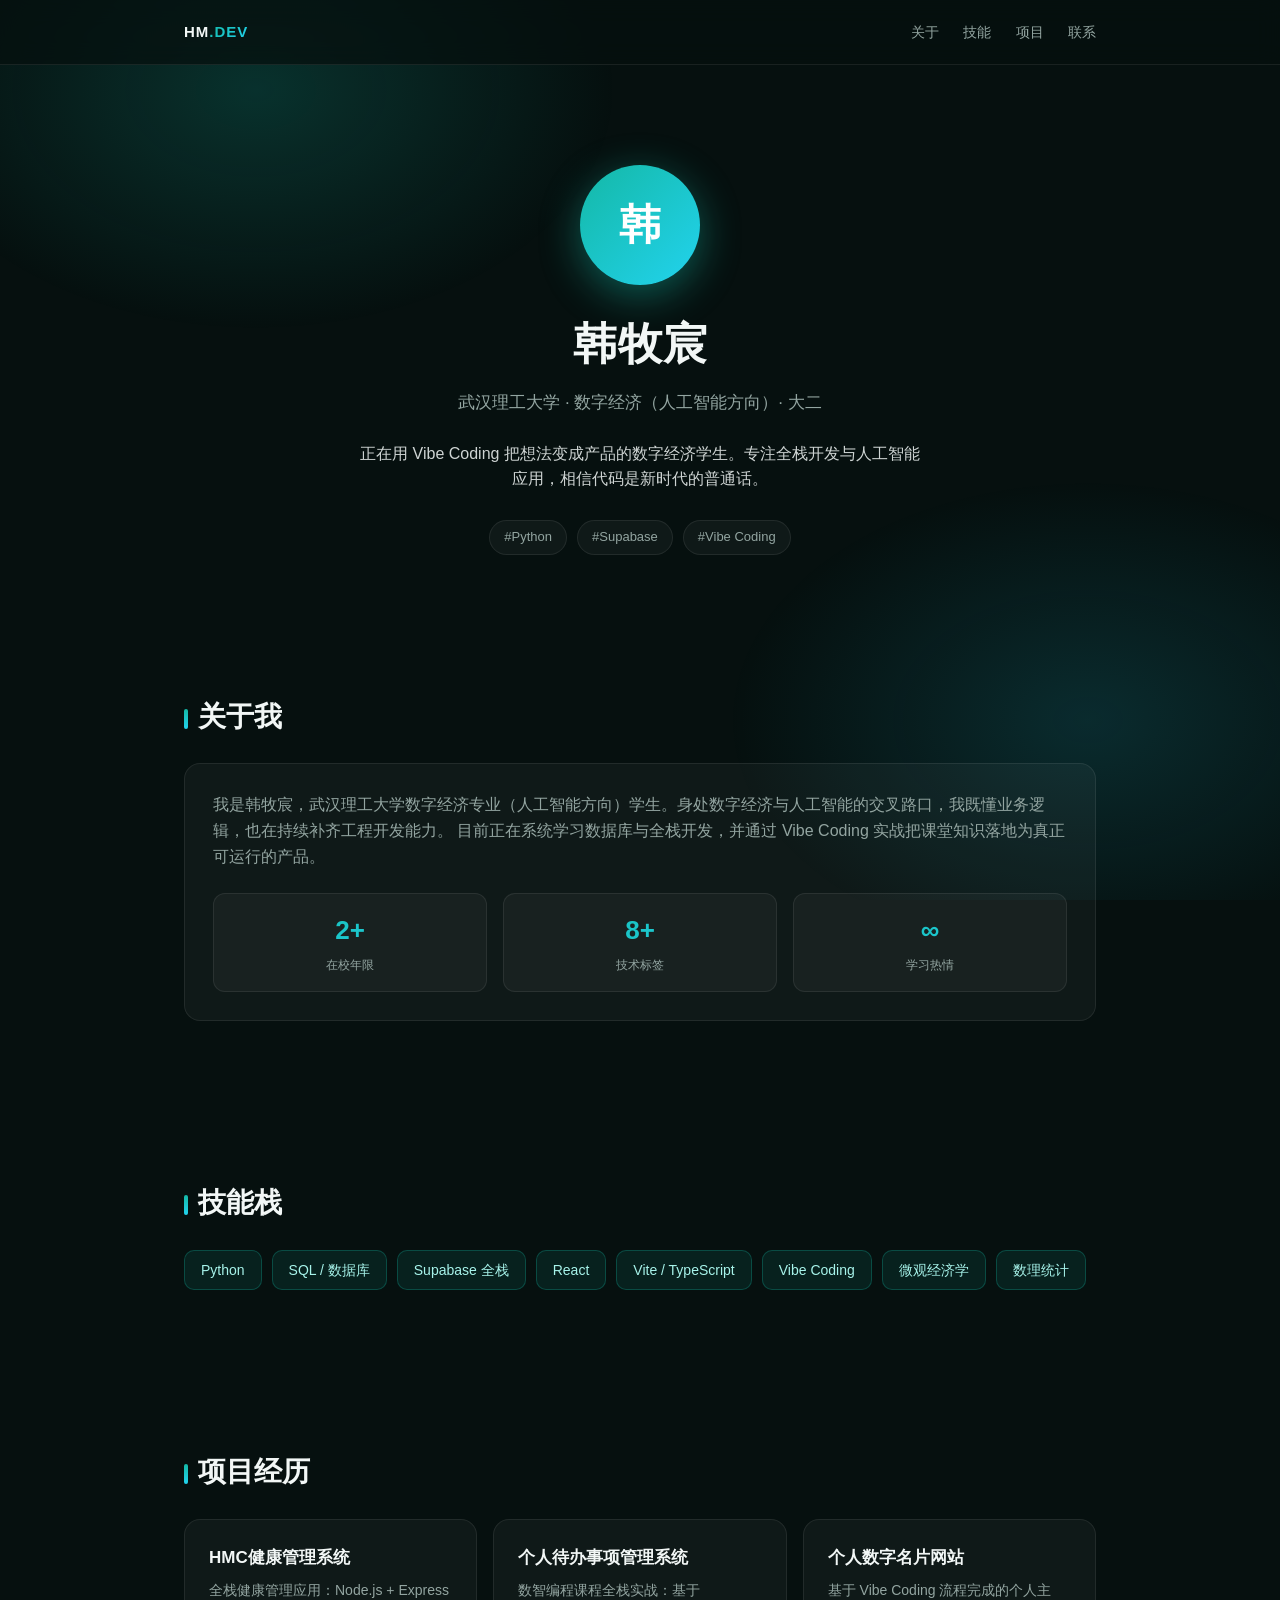
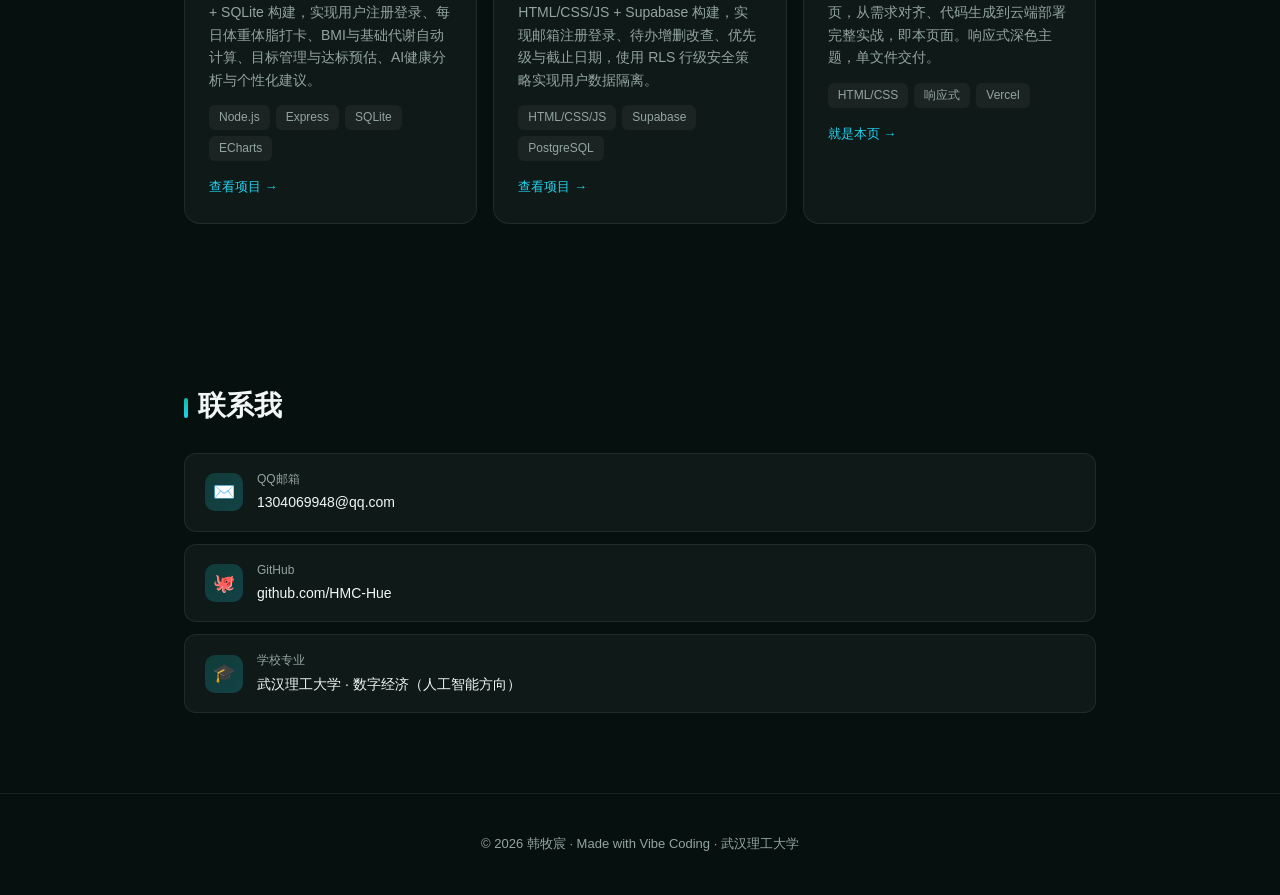
==== index.html @ 235b7a75 "健康管理系统链接改为公网地址" ====
<!DOCTYPE html>
<html lang="zh-CN">
<head>
<meta charset="UTF-8" />
<meta name="viewport" content="width=device-width, initial-scale=1.0" />
<meta name="description" content="韩牧宸的个人数字名片 —— 武汉理工大学数字经济（人工智能方向）学生，专注全栈开发与人工智能应用，Vibe Coding 实践者。" />
<meta name="theme-color" content="#06100f" />
<title>韩牧宸 · 个人数字名片</title>
<style>
  * { margin: 0; padding: 0; box-sizing: border-box; }
  :root {
    --bg: #06100f;
    --card: rgba(255, 255, 255, 0.04);
    --border: rgba(255, 255, 255, 0.08);
    --text: #f2f7f6;
    --muted: #93a5a1;
    --accent: #14b8a6;
    --accent2: #22d3ee;
    --accent-rgb: 20, 184, 166;
    --accent2-rgb: 34, 211, 238;
    --ease: cubic-bezier(.22, .68, .36, 1);
  }
  html { scroll-behavior: smooth; scroll-padding-top: 80px; }
  body {
    font-family: -apple-system, BlinkMacSystemFont, "Segoe UI", "PingFang SC", "Microsoft YaHei", sans-serif;
    background: var(--bg);
    color: var(--text);
    line-height: 1.6;
    overflow-x: hidden;
  }
  .bg-glow {
    position: fixed; inset: 0; z-index: -1;
    background:
      radial-gradient(600px 400px at 20% 10%, rgba(var(--accent-rgb),0.20), transparent 60%),
      radial-gradient(600px 400px at 85% 80%, rgba(var(--accent2-rgb),0.14), transparent 60%);
  }
  .container { max-width: 960px; margin: 0 auto; padding: 0 24px; }

  nav {
    position: sticky; top: 0; z-index: 10;
    backdrop-filter: blur(12px);
    background: rgba(6,16,15,0.72);
    border-bottom: 1px solid var(--border);
  }
  nav .container { display: flex; justify-content: space-between; align-items: center; height: 64px; }
  nav .logo { font-weight: 700; font-size: 15px; letter-spacing: 1px; }
  nav .logo span { background: linear-gradient(135deg, var(--accent), var(--accent2)); -webkit-background-clip: text; background-clip: text; color: transparent; }
  nav a { color: var(--muted); text-decoration: none; margin-left: 20px; font-size: 14px; transition: color .2s; }
  nav a:hover { color: var(--accent2); }

  section { padding: 80px 0; }

  .hero { padding: 100px 0 60px; text-align: center; }
  .avatar {
    width: 120px; height: 120px; border-radius: 50%;
    background: linear-gradient(135deg, var(--accent), var(--accent2));
    display: flex; align-items: center; justify-content: center;
    font-size: 42px; font-weight: 700; color: #fff;
    margin: 0 auto 24px;
    box-shadow: 0 10px 40px rgba(var(--accent-rgb),0.45);
    transition: transform .35s var(--ease), box-shadow .35s var(--ease);
  }
  .avatar:hover {
    transform: translateY(-4px) scale(1.03);
    box-shadow: 0 16px 52px rgba(var(--accent-rgb),0.6);
  }
  .hero h1 { font-size: 44px; font-weight: 800; letter-spacing: 1px; }
  .hero .title { color: var(--muted); margin-top: 10px; font-size: 17px; }
  .hero .tagline {
    max-width: 560px; margin: 24px auto 0; color: var(--text);
    font-size: 16px; opacity: .85;
  }
  .hero .badges { margin-top: 28px; display: flex; gap: 10px; justify-content: center; flex-wrap: wrap; }
  .badge {
    padding: 6px 14px; border-radius: 999px; font-size: 13px;
    background: var(--card); border: 1px solid var(--border); color: var(--muted);
    transition: transform .3s var(--ease), color .3s, border-color .3s, background .3s;
  }
  .badge:hover {
    transform: translateY(-3px);
    color: var(--accent2);
    border-color: rgba(var(--accent-rgb),0.45);
    background: rgba(var(--accent-rgb),0.10);
  }

  h2 { font-size: 28px; margin-bottom: 24px; }
  h2::before {
    content: ""; display: inline-block; width: 4px; height: 20px;
    background: linear-gradient(180deg, var(--accent), var(--accent2));
    border-radius: 2px; margin-right: 10px; vertical-align: -3px;
  }

  .card {
    background: var(--card); border: 1px solid var(--border);
    border-radius: 16px; padding: 28px;
    transition: transform .35s var(--ease), border-color .35s, box-shadow .35s, background .35s;
  }
  .card:hover {
    transform: translateY(-4px);
    border-color: rgba(var(--accent-rgb),0.35);
    background: rgba(255,255,255,0.055);
    box-shadow: 0 18px 46px rgba(0,0,0,0.42), 0 0 0 1px rgba(var(--accent-rgb),0.10);
  }
  .about p { color: var(--muted); }
  .stats { display: grid; grid-template-columns: repeat(3, 1fr); gap: 16px; margin-top: 24px; }
  .stat {
    text-align: center; padding: 16px; background: var(--card);
    border: 1px solid var(--border); border-radius: 12px;
    transition: transform .3s var(--ease), border-color .3s, background .3s, box-shadow .3s;
  }
  .stat:hover {
    transform: translateY(-4px) scale(1.02);
    border-color: rgba(var(--accent-rgb),0.4);
    background: rgba(var(--accent-rgb),0.08);
    box-shadow: 0 10px 28px rgba(var(--accent-rgb),0.16);
  }
  .stat .num { font-size: 26px; font-weight: 700; background: linear-gradient(135deg, var(--accent), var(--accent2)); -webkit-background-clip: text; background-clip: text; color: transparent; }
  .stat .label { font-size: 12px; color: var(--muted); margin-top: 4px; }

  .skills { display: flex; flex-wrap: wrap; gap: 10px; }
  .skill {
    padding: 8px 16px; border-radius: 10px; font-size: 14px;
    background: rgba(var(--accent-rgb),0.10); border: 1px solid rgba(var(--accent-rgb),0.28);
    color: #a7f3ea;
    transition: transform .28s var(--ease), background .28s, border-color .28s, box-shadow .28s, color .28s;
  }
  .skill:hover {
    transform: translateY(-4px) rotate(-1deg);
    background: rgba(var(--accent-rgb),0.20);
    border-color: rgba(var(--accent2-rgb),0.55);
    color: #ffffff;
    box-shadow: 0 8px 22px rgba(var(--accent-rgb),0.28);
  }

  .projects { display: grid; grid-template-columns: repeat(3, 1fr); gap: 16px; }
  .project {
    position: relative; overflow: hidden;
    background: var(--card); border: 1px solid var(--border);
    border-radius: 16px; padding: 24px;
    transition: transform .35s var(--ease), border-color .35s, box-shadow .35s, background .35s;
  }
  .project::before {
    content: ""; position: absolute; top: 0; left: 0; right: 0; height: 2px;
    background: linear-gradient(90deg, var(--accent), var(--accent2));
    transform: scaleX(0); transform-origin: left;
    transition: transform .4s var(--ease);
  }
  .project:hover {
    transform: translateY(-6px);
    border-color: rgba(var(--accent-rgb),0.45);
    background: rgba(255,255,255,0.06);
    box-shadow: 0 20px 44px rgba(0,0,0,0.45), 0 0 30px rgba(var(--accent-rgb),0.14);
  }
  .project:hover::before { transform: scaleX(1); }
  .project h3 { font-size: 17px; margin-bottom: 8px; }
  .project p { color: var(--muted); font-size: 14px; }
  .project .tags { margin-top: 14px; display: flex; gap: 6px; flex-wrap: wrap; }
  .project .tags span { font-size: 12px; color: var(--muted); padding: 3px 10px; border-radius: 6px; background: rgba(255,255,255,0.05); }
  .project-link { display: inline-block; margin-top: 16px; font-size: 13px; color: var(--accent2); text-decoration: none; transition: opacity .2s; }
  .project-link:hover { opacity: .8; text-decoration: underline; }

  .contact-list { display: flex; flex-direction: column; gap: 12px; }
  .contact-item {
    display: flex; align-items: center; gap: 14px;
    padding: 16px 20px; background: var(--card); border: 1px solid var(--border);
    border-radius: 12px; text-decoration: none; color: var(--text);
    transition: transform .32s var(--ease), border-color .32s, background .32s, box-shadow .32s;
  }
  .contact-item:hover {
    transform: translateX(6px);
    border-color: rgba(var(--accent-rgb),0.5);
    background: rgba(var(--accent-rgb),0.08);
    box-shadow: 0 10px 26px rgba(0,0,0,0.35);
  }
  .contact-item .icon {
    width: 38px; height: 38px; border-radius: 10px; flex-shrink: 0;
    background: linear-gradient(135deg, rgba(var(--accent-rgb),0.22), rgba(var(--accent2-rgb),0.22));
    display: flex; align-items: center; justify-content: center; font-size: 18px;
    transition: transform .32s var(--ease);
  }
  .contact-item:hover .icon {
    transform: scale(1.12) rotate(-6deg);
  }
  .contact-item .meta small { display: block; color: var(--muted); font-size: 12px; }
  .contact-item .meta strong { font-size: 14px; font-weight: 500; }

  footer { text-align: center; padding: 40px 0; color: var(--muted); font-size: 13px; border-top: 1px solid var(--border); }

  /* ===== 滚动渐入（渐进增强，无 JS 时内容正常显示）===== */
  .reveal { opacity: 0; transform: translateY(24px); transition: opacity .7s var(--ease), transform .7s var(--ease); }
  .reveal.visible { opacity: 1; transform: none; }

  /* ===== 可访问性：键盘焦点态 ===== */
  a:focus-visible,
  .contact-item:focus-visible,
  .project-link:focus-visible {
    outline: 2px solid var(--accent2);
    outline-offset: 3px;
    border-radius: 6px;
  }

  /* ===== 可访问性：尊重减少动效偏好 ===== */
  @media (prefers-reduced-motion: reduce) {
    *, *::before, *::after {
      animation-duration: 0.01ms !important;
      animation-iteration-count: 1 !important;
      transition-duration: 0.01ms !important;
      scroll-behavior: auto !important;
    }
  }

  @media (max-width: 640px) {
    .hero h1 { font-size: 32px; }
    .projects { grid-template-columns: 1fr; }
    .stats { grid-template-columns: repeat(3, 1fr); gap: 8px; }
    nav a { margin-left: 12px; font-size: 13px; }
    section { padding: 56px 0; }
  }

  @media (max-width: 380px) {
    .container { padding: 0 16px; }
    nav a { margin-left: 8px; font-size: 12px; }
    .hero h1 { font-size: 28px; }
    .avatar { width: 100px; height: 100px; font-size: 36px; }
  }
</style>
</head>
<body id="top">
<div class="bg-glow" aria-hidden="true"></div>

<nav aria-label="主导航">
  <div class="container">
    <div class="logo">HM<span>.DEV</span></div>
    <div>
      <a href="#about">关于</a>
      <a href="#skills">技能</a>
      <a href="#projects">项目</a>
      <a href="#contact">联系</a>
    </div>
  </div>
</nav>

<header class="hero">
  <div class="container">
    <div class="avatar">韩</div>
    <h1>韩牧宸</h1>
    <p class="title">武汉理工大学 · 数字经济（人工智能方向）· 大二</p>
    <p class="tagline">
      正在用 Vibe Coding 把想法变成产品的数字经济学生。专注全栈开发与人工智能应用，相信代码是新时代的普通话。
    </p>
    <div class="badges">
      <span class="badge">#Python</span>
      <span class="badge">#Supabase</span>
      <span class="badge">#Vibe Coding</span>
    </div>
  </div>
</header>

<section id="about" class="about reveal">
  <div class="container">
    <h2>关于我</h2>
    <div class="card">
      <p>
        我是韩牧宸，武汉理工大学数字经济专业（人工智能方向）学生。身处数字经济与人工智能的交叉路口，我既懂业务逻辑，也在持续补齐工程开发能力。
        目前正在系统学习数据库与全栈开发，并通过 Vibe Coding 实战把课堂知识落地为真正可运行的产品。
      </p>
      <div class="stats">
        <div class="stat"><div class="num">2+</div><div class="label">在校年限</div></div>
        <div class="stat"><div class="num">8+</div><div class="label">技术标签</div></div>
        <div class="stat"><div class="num">∞</div><div class="label">学习热情</div></div>
      </div>
    </div>
  </div>
</section>

<section id="skills" class="reveal">
  <div class="container">
    <h2>技能栈</h2>
    <div class="skills">
      <div class="skill">Python</div>
      <div class="skill">SQL / 数据库</div>
      <div class="skill">Supabase 全栈</div>
      <div class="skill">React</div>
      <div class="skill">Vite / TypeScript</div>
      <div class="skill">Vibe Coding</div>
      <div class="skill">微观经济学</div>
      <div class="skill">数理统计</div>
    </div>
  </div>
</section>

<section id="projects" class="reveal">
  <div class="container">
    <h2>项目经历</h2>
    <div class="projects">
      <div class="project">
        <h3>HMC健康管理系统</h3>
        <p>全栈健康管理应用：Node.js + Express + SQLite 构建，实现用户注册登录、每日体重体脂打卡、BMI与基础代谢自动计算、目标管理与达标预估、AI健康分析与个性化建议。</p>
        <div class="tags"><span>Node.js</span><span>Express</span><span>SQLite</span><span>ECharts</span></div>
        <a href="https://hmc-card.app.workbuddy.host/?sharecode=YSNSHSFN2C" target="_blank" rel="noopener noreferrer" class="project-link">查看项目 →</a>
      </div>
      <div class="project">
        <h3>个人待办事项管理系统</h3>
        <p>数智编程课程全栈实战：基于 HTML/CSS/JS + Supabase 构建，实现邮箱注册登录、待办增删改查、优先级与截止日期，使用 RLS 行级安全策略实现用户数据隔离。</p>
        <div class="tags"><span>HTML/CSS/JS</span><span>Supabase</span><span>PostgreSQL</span></div>
        <a href="https://hmc-hue.github.io/todo-app/" target="_blank" rel="noopener noreferrer" class="project-link">查看项目 →</a>
      </div>
      <div class="project">
        <h3>个人数字名片网站</h3>
        <p>基于 Vibe Coding 流程完成的个人主页，从需求对齐、代码生成到云端部署完整实战，即本页面。响应式深色主题，单文件交付。</p>
        <div class="tags"><span>HTML/CSS</span><span>响应式</span><span>Vercel</span></div>
        <a href="#top" class="project-link">就是本页 →</a>
      </div>
    </div>
  </div>
</section>

<section id="contact" class="reveal">
  <div class="container">
    <h2>联系我</h2>
    <div class="contact-list">
      <a class="contact-item" href="mailto:1304069948@qq.com">
        <div class="icon" aria-hidden="true">✉️</div>
        <div class="meta"><small>QQ邮箱</small><strong>1304069948@qq.com</strong></div>
      </a>
      <a class="contact-item" href="https://github.com/HMC-Hue" target="_blank" rel="noopener noreferrer">
        <div class="icon" aria-hidden="true">🐙</div>
        <div class="meta"><small>GitHub</small><strong>github.com/HMC-Hue</strong></div>
      </a>
      <a class="contact-item" href="https://www.whut.edu.cn" target="_blank" rel="noopener noreferrer">
        <div class="icon" aria-hidden="true">🎓</div>
        <div class="meta"><small>学校专业</small><strong>武汉理工大学 · 数字经济（人工智能方向）</strong></div>
      </a>
    </div>
  </div>
</section>

<footer>
  <div class="container">
    © 2026 韩牧宸 · Made with Vibe Coding · 武汉理工大学
  </div>
</footer>

<script>
  // 滚动渐入：仅作为视觉增强，无 JS 时内容仍正常可见
  (function () {
    var els = document.querySelectorAll('.reveal');
    if (!('IntersectionObserver' in window)) {
      els.forEach(function (el) { el.classList.add('visible'); });
      return;
    }
    var io = new IntersectionObserver(function (entries) {
      entries.forEach(function (entry) {
        if (entry.isIntersecting) {
          entry.target.classList.add('visible');
          io.unobserve(entry.target);
        }
      });
    }, { threshold: 0.12, rootMargin: '0px 0px -40px 0px' });
    els.forEach(function (el) { io.observe(el); });
  })();
</script>

</body>
</html>
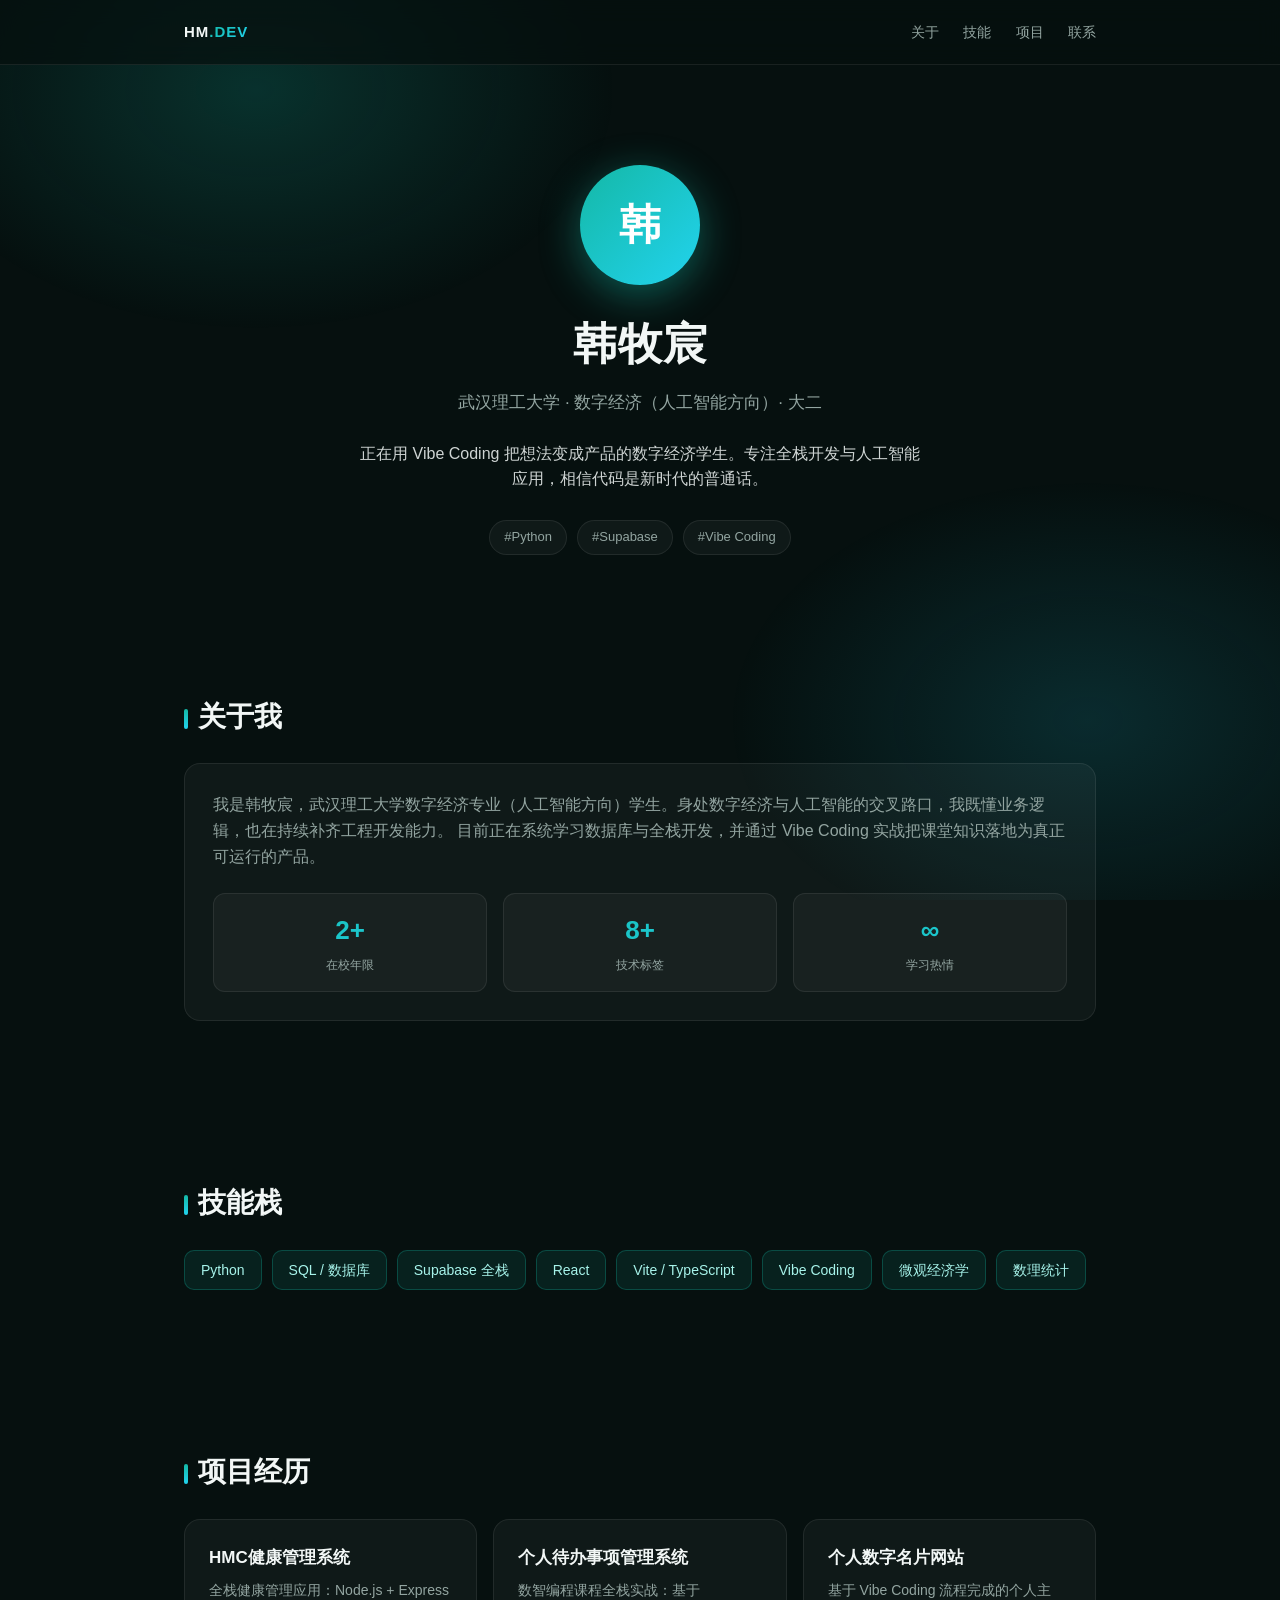
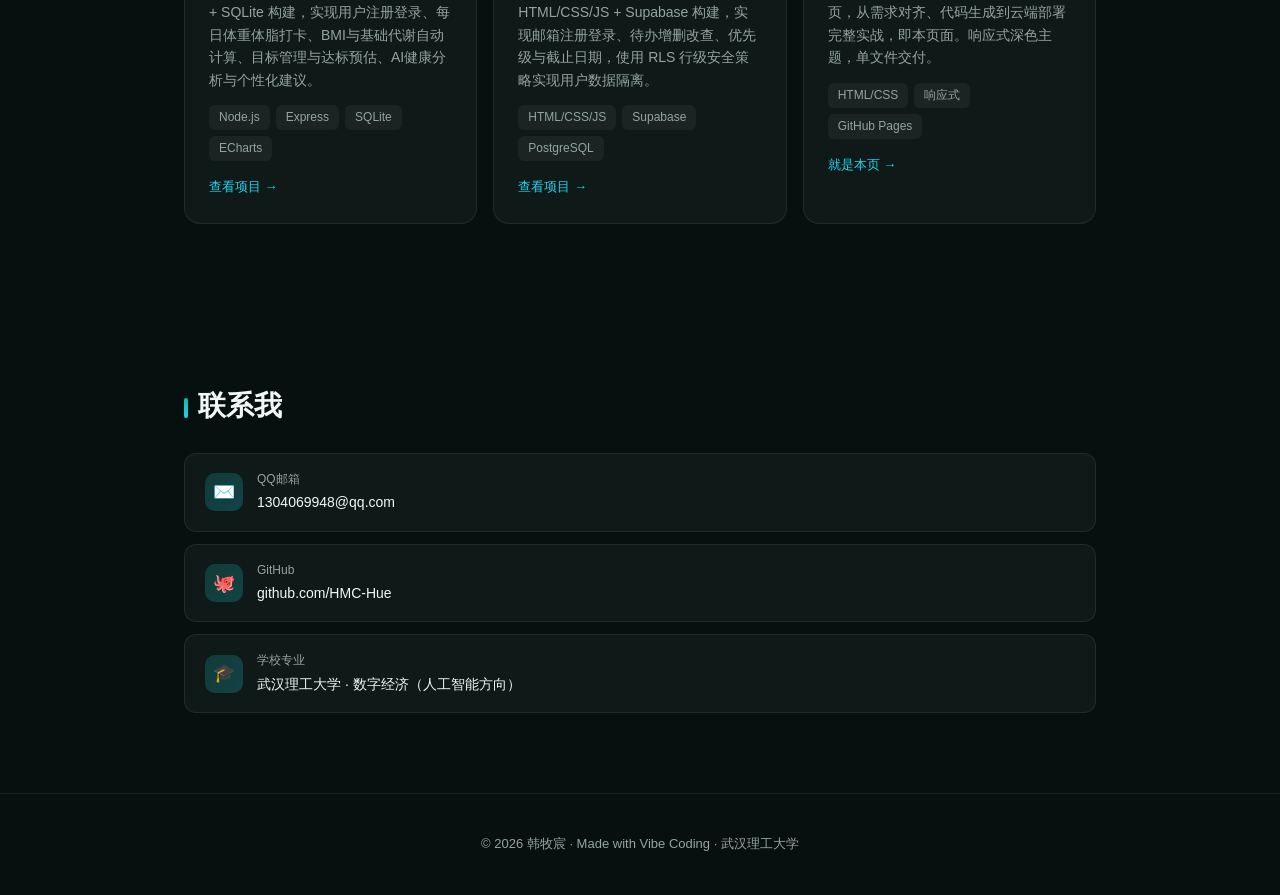
==== commit e1d52024: "修正部署平台标签为 GitHub Pages" ====
--- a/index.html
+++ b/index.html
@@ -308,7 +308,7 @@
       <div class="project">
         <h3>个人数字名片网站</h3>
         <p>基于 Vibe Coding 流程完成的个人主页，从需求对齐、代码生成到云端部署完整实战，即本页面。响应式深色主题，单文件交付。</p>
-        <div class="tags"><span>HTML/CSS</span><span>响应式</span><span>Vercel</span></div>
+        <div class="tags"><span>HTML/CSS</span><span>响应式</span><span>GitHub Pages</span></div>
         <a href="#top" class="project-link">就是本页 →</a>
       </div>
     </div>
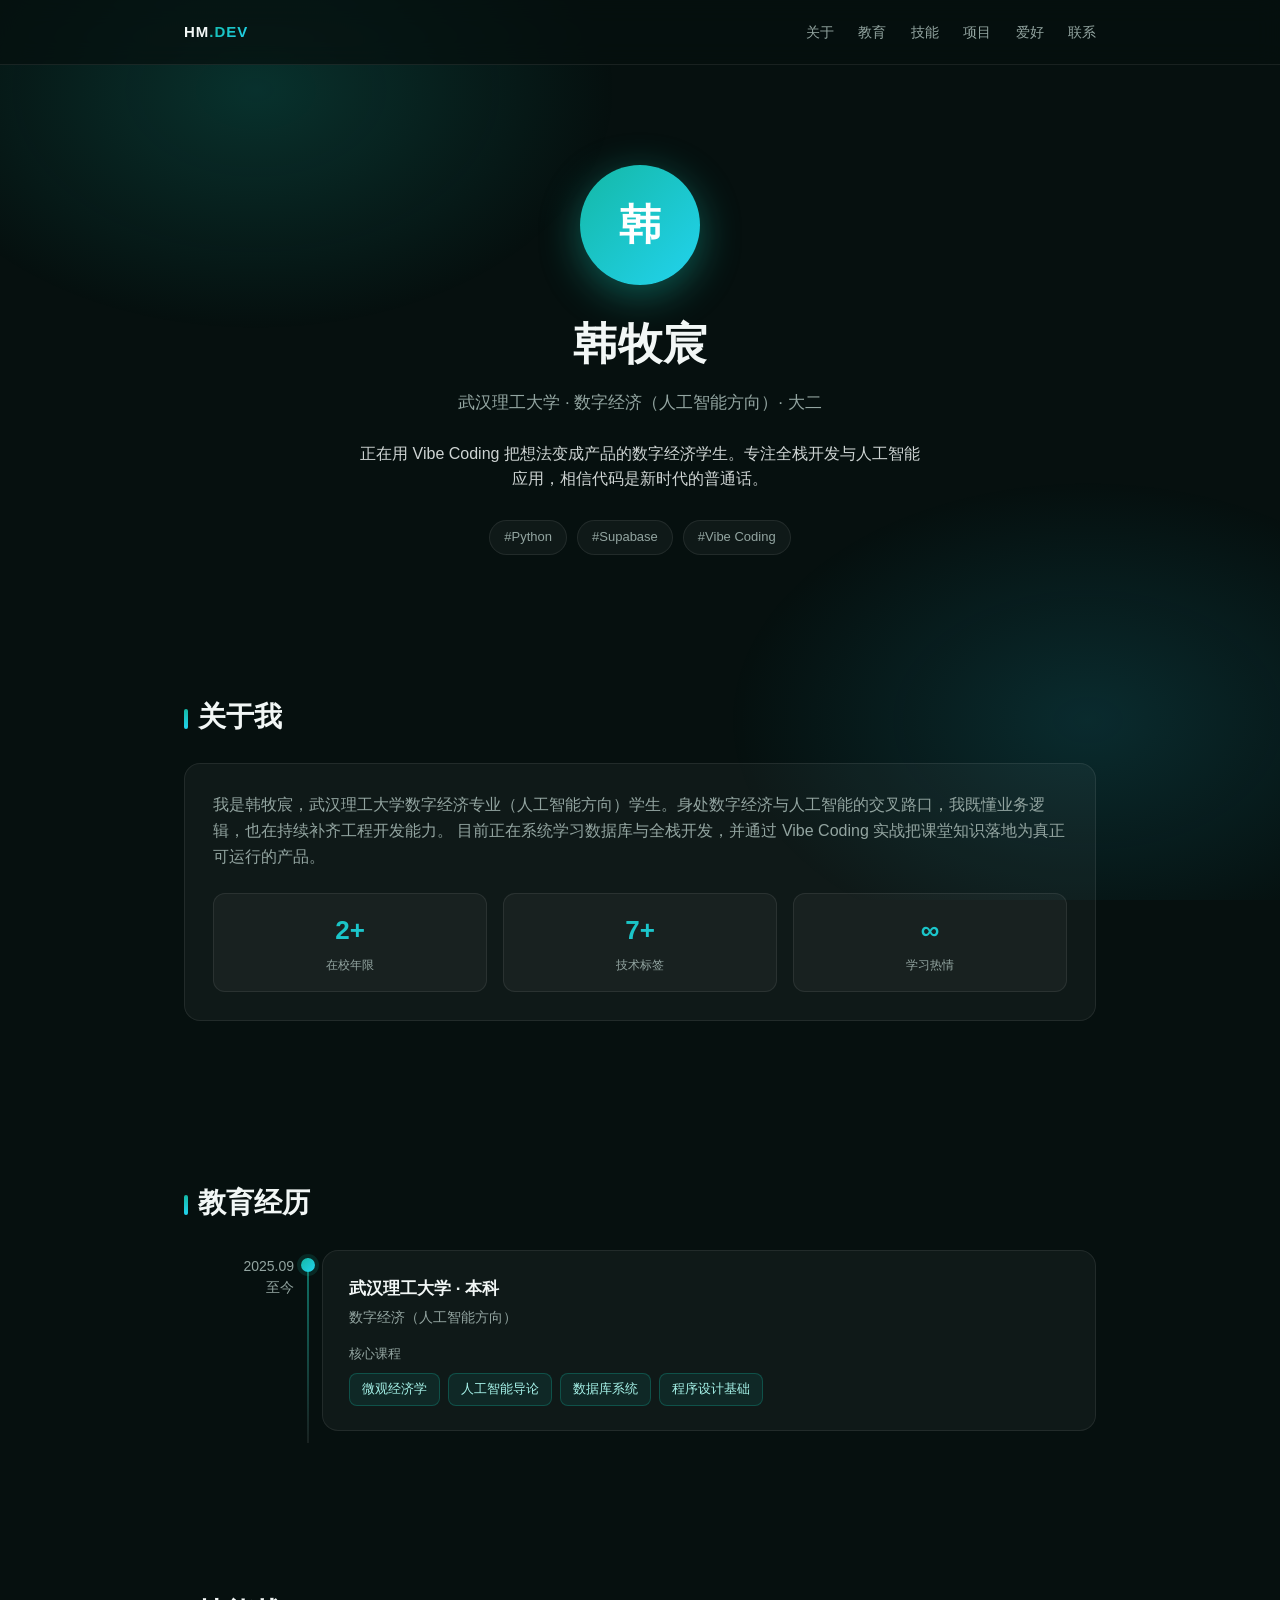
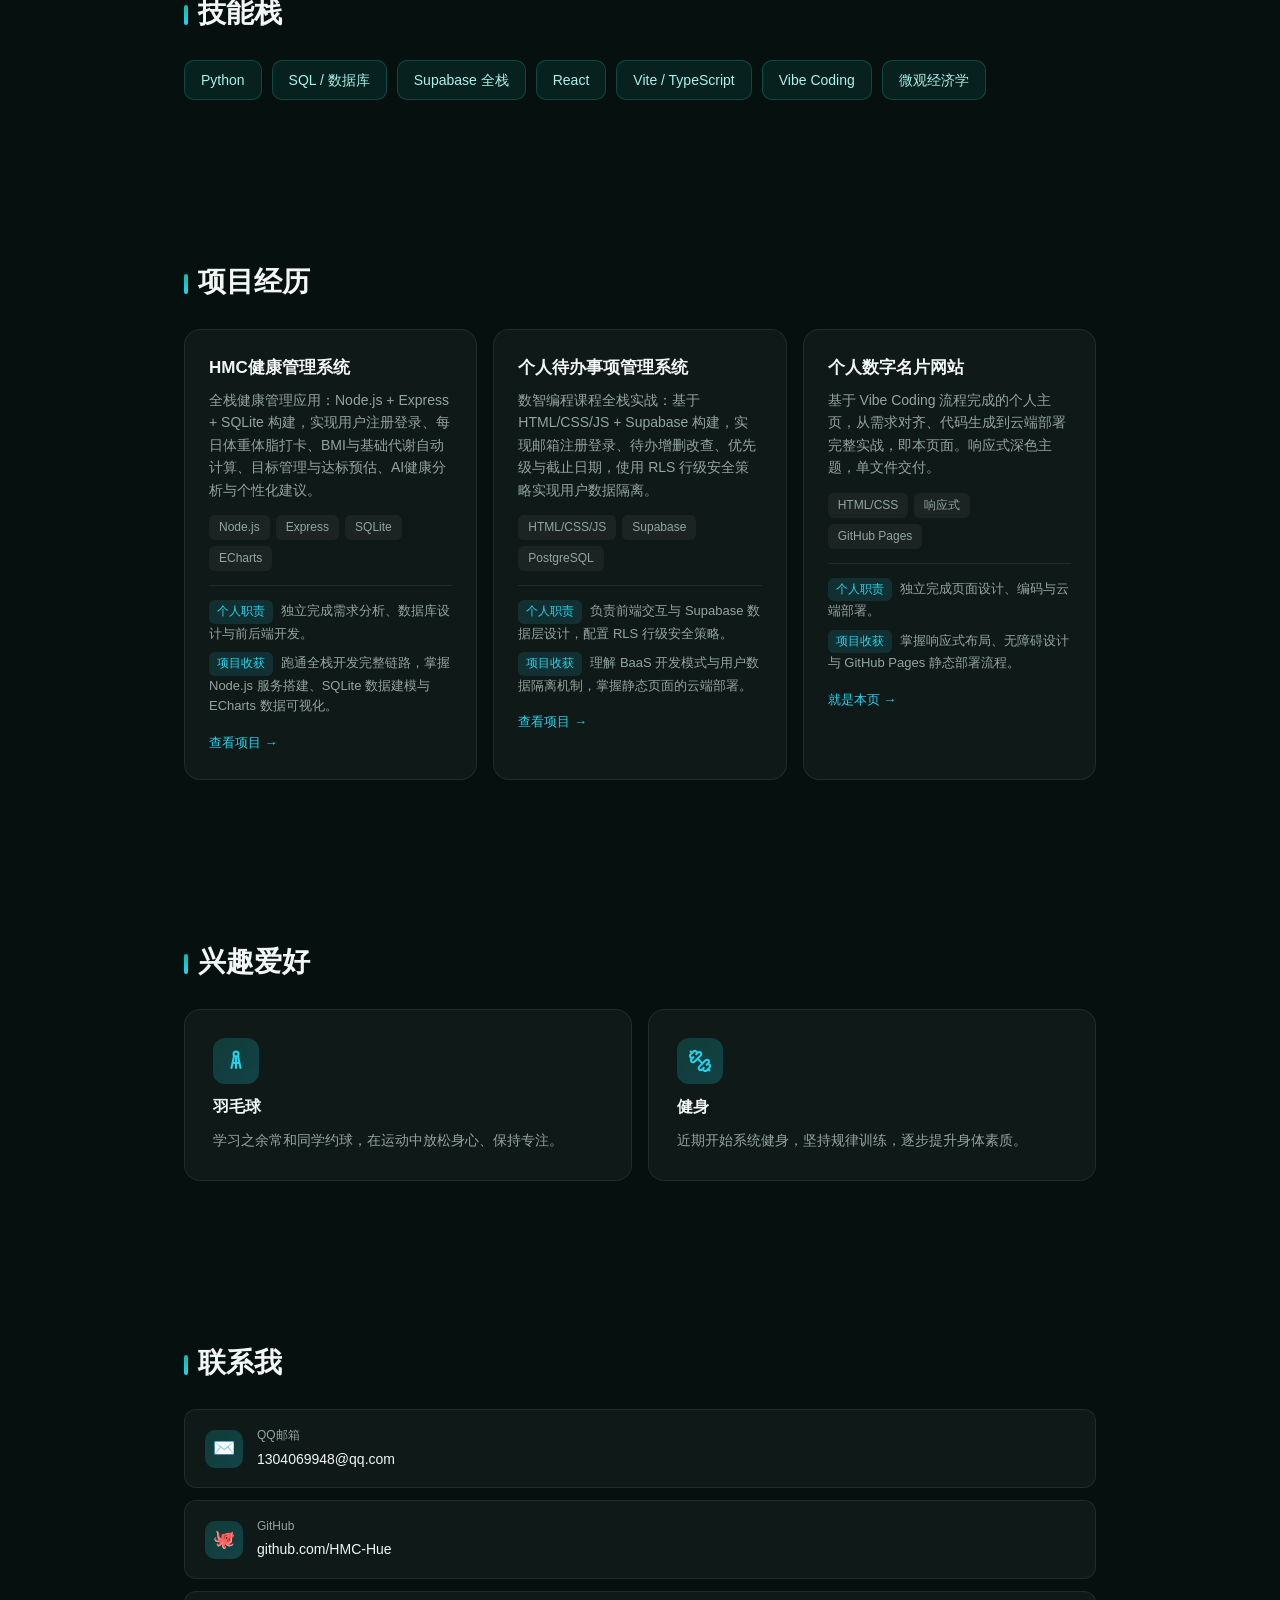
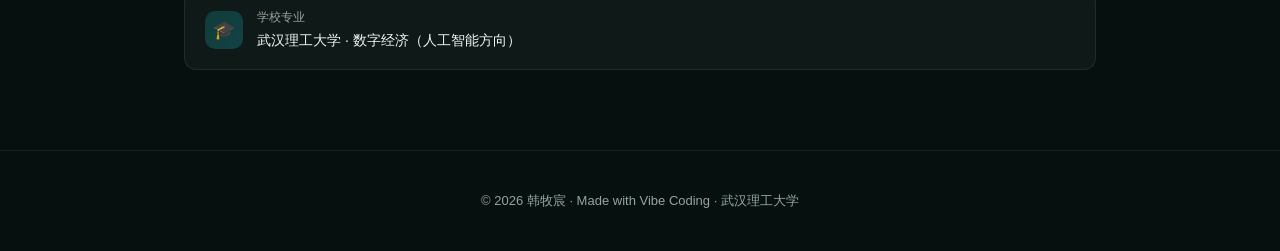
==== commit 7267a164: "新增教育经历与兴趣爱好板块，项目补充职责收获，删除数理统计标签" ====
--- a/index.html
+++ b/index.html
@@ -186,6 +186,43 @@
 
   footer { text-align: center; padding: 40px 0; color: var(--muted); font-size: 13px; border-top: 1px solid var(--border); }
 
+  /* ===== 教育经历时间轴 ===== */
+  .timeline { position: relative; }
+  .tl-item { display: grid; grid-template-columns: 110px 28px 1fr; align-items: start; }
+  .tl-time { text-align: right; padding-top: 6px; font-size: 14px; color: var(--muted); line-height: 1.5; }
+  .tl-axis { position: relative; align-self: stretch; min-height: 130px; }
+  .tl-dot { position: absolute; top: 8px; left: 50%; transform: translateX(-50%); width: 14px; height: 14px; border-radius: 50%; background: linear-gradient(135deg, var(--accent), var(--accent2)); box-shadow: 0 0 0 4px rgba(var(--accent-rgb),0.15); z-index: 1; }
+  .tl-line { position: absolute; top: 8px; bottom: -12px; left: 50%; transform: translateX(-50%); width: 2px; background: linear-gradient(180deg, rgba(var(--accent-rgb),0.6), var(--border)); }
+  .tl-content { padding: 24px 26px; }
+  .tl-content h3 { font-size: 17px; margin-bottom: 4px; }
+  .tl-sub { color: var(--muted); font-size: 14px; }
+  .tl-time-inline { display: none; }
+  .courses-label { font-size: 13px; color: var(--muted); margin: 16px 0 8px; }
+  .tl-courses { display: flex; flex-wrap: wrap; gap: 8px; }
+  .tl-courses span { font-size: 13px; padding: 5px 12px; border-radius: 8px; color: #a7f3ea; background: rgba(var(--accent-rgb),0.10); border: 1px solid rgba(var(--accent-rgb),0.28); }
+
+  /* ===== 兴趣爱好 ===== */
+  .hobby-grid { display: grid; grid-template-columns: repeat(2, 1fr); gap: 16px; }
+  .hobby-card { display: flex; flex-direction: column; gap: 10px; }
+  .hobby-icon { width: 46px; height: 46px; border-radius: 12px; display: flex; align-items: center; justify-content: center; color: var(--accent2); background: linear-gradient(135deg, rgba(var(--accent-rgb),0.22), rgba(var(--accent2-rgb),0.22)); }
+  .hobby-icon svg { width: 24px; height: 24px; }
+  .hobby-card h3 { font-size: 16px; }
+  .hobby-card p { color: var(--muted); font-size: 14px; }
+
+  /* ===== 项目职责与收获 ===== */
+  .role-block { margin-top: 14px; padding-top: 14px; border-top: 1px solid var(--border); display: flex; flex-direction: column; gap: 8px; }
+  .role-line { font-size: 13px; color: var(--muted); line-height: 1.6; }
+  .role-label { display: inline-block; font-size: 12px; color: var(--accent2); margin-right: 8px; padding: 2px 8px; border-radius: 6px; background: rgba(var(--accent2-rgb),0.12); white-space: nowrap; }
+
+  /* ===== 新增板块响应式 ===== */
+  @media (max-width: 640px) {
+    .tl-item { grid-template-columns: 24px 1fr; }
+    .tl-time { display: none; }
+    .tl-time-inline { display: block; color: var(--muted); font-size: 13px; margin-bottom: 8px; }
+    .tl-axis { min-height: 0; }
+    .hobby-grid { grid-template-columns: 1fr; }
+  }
+
   /* ===== 滚动渐入（渐进增强，无 JS 时内容正常显示）===== */
   .reveal { opacity: 0; transform: translateY(24px); transition: opacity .7s var(--ease), transform .7s var(--ease); }
   .reveal.visible { opacity: 1; transform: none; }
@@ -233,8 +270,10 @@
     <div class="logo">HM<span>.DEV</span></div>
     <div>
       <a href="#about">关于</a>
+      <a href="#education">教育</a>
       <a href="#skills">技能</a>
       <a href="#projects">项目</a>
+      <a href="#hobbies">爱好</a>
       <a href="#contact">联系</a>
     </div>
   </div>
@@ -266,8 +305,35 @@
       </p>
       <div class="stats">
         <div class="stat"><div class="num">2+</div><div class="label">在校年限</div></div>
-        <div class="stat"><div class="num">8+</div><div class="label">技术标签</div></div>
+        <div class="stat"><div class="num">7+</div><div class="label">技术标签</div></div>
         <div class="stat"><div class="num">∞</div><div class="label">学习热情</div></div>
+      </div>
+    </div>
+  </div>
+</section>
+
+<section id="education" class="reveal">
+  <div class="container">
+    <h2>教育经历</h2>
+    <div class="timeline">
+      <div class="tl-item">
+        <div class="tl-time">2025.09<br>至今</div>
+        <div class="tl-axis">
+          <span class="tl-dot"></span>
+          <span class="tl-line"></span>
+        </div>
+        <div class="tl-content card">
+          <span class="tl-time-inline">2025.09 至今</span>
+          <h3>武汉理工大学 · 本科</h3>
+          <p class="tl-sub">数字经济（人工智能方向）</p>
+          <p class="courses-label">核心课程</p>
+          <div class="tl-courses">
+            <span>微观经济学</span>
+            <span>人工智能导论</span>
+            <span>数据库系统</span>
+            <span>程序设计基础</span>
+          </div>
+        </div>
       </div>
     </div>
   </div>
@@ -284,7 +350,6 @@
       <div class="skill">Vite / TypeScript</div>
       <div class="skill">Vibe Coding</div>
       <div class="skill">微观经济学</div>
-      <div class="skill">数理统计</div>
     </div>
   </div>
 </section>
@@ -297,19 +362,65 @@
         <h3>HMC健康管理系统</h3>
         <p>全栈健康管理应用：Node.js + Express + SQLite 构建，实现用户注册登录、每日体重体脂打卡、BMI与基础代谢自动计算、目标管理与达标预估、AI健康分析与个性化建议。</p>
         <div class="tags"><span>Node.js</span><span>Express</span><span>SQLite</span><span>ECharts</span></div>
+        <div class="role-block">
+          <div class="role-line"><span class="role-label">个人职责</span>独立完成需求分析、数据库设计与前后端开发。</div>
+          <div class="role-line"><span class="role-label">项目收获</span>跑通全栈开发完整链路，掌握 Node.js 服务搭建、SQLite 数据建模与 ECharts 数据可视化。</div>
+        </div>
         <a href="https://hmc-card.app.workbuddy.host/?sharecode=YSNSHSFN2C" target="_blank" rel="noopener noreferrer" class="project-link">查看项目 →</a>
       </div>
       <div class="project">
         <h3>个人待办事项管理系统</h3>
         <p>数智编程课程全栈实战：基于 HTML/CSS/JS + Supabase 构建，实现邮箱注册登录、待办增删改查、优先级与截止日期，使用 RLS 行级安全策略实现用户数据隔离。</p>
         <div class="tags"><span>HTML/CSS/JS</span><span>Supabase</span><span>PostgreSQL</span></div>
+        <div class="role-block">
+          <div class="role-line"><span class="role-label">个人职责</span>负责前端交互与 Supabase 数据层设计，配置 RLS 行级安全策略。</div>
+          <div class="role-line"><span class="role-label">项目收获</span>理解 BaaS 开发模式与用户数据隔离机制，掌握静态页面的云端部署。</div>
+        </div>
         <a href="https://hmc-hue.github.io/todo-app/" target="_blank" rel="noopener noreferrer" class="project-link">查看项目 →</a>
       </div>
       <div class="project">
         <h3>个人数字名片网站</h3>
         <p>基于 Vibe Coding 流程完成的个人主页，从需求对齐、代码生成到云端部署完整实战，即本页面。响应式深色主题，单文件交付。</p>
         <div class="tags"><span>HTML/CSS</span><span>响应式</span><span>GitHub Pages</span></div>
+        <div class="role-block">
+          <div class="role-line"><span class="role-label">个人职责</span>独立完成页面设计、编码与云端部署。</div>
+          <div class="role-line"><span class="role-label">项目收获</span>掌握响应式布局、无障碍设计与 GitHub Pages 静态部署流程。</div>
+        </div>
         <a href="#top" class="project-link">就是本页 →</a>
+      </div>
+    </div>
+  </div>
+</section>
+
+<section id="hobbies" class="reveal">
+  <div class="container">
+    <h2>兴趣爱好</h2>
+    <div class="hobby-grid">
+      <div class="hobby-card card">
+        <div class="hobby-icon">
+          <svg viewBox="0 0 24 24" fill="none" stroke="currentColor" stroke-width="2" stroke-linecap="round" stroke-linejoin="round">
+            <circle cx="12" cy="5" r="2.5"/>
+            <path d="M10 7 7.5 19"/>
+            <path d="M14 7 16.5 19"/>
+            <path d="M12 7.5V19"/>
+            <path d="M8.8 14h6.4"/>
+          </svg>
+        </div>
+        <h3>羽毛球</h3>
+        <p>学习之余常和同学约球，在运动中放松身心、保持专注。</p>
+      </div>
+      <div class="hobby-card card">
+        <div class="hobby-icon">
+          <svg viewBox="0 0 24 24" fill="none" stroke="currentColor" stroke-width="2" stroke-linecap="round" stroke-linejoin="round">
+            <path d="M14.4 14.4 9.6 9.6"/>
+            <path d="M18.657 21.485a2 2 0 1 1-2.829-2.828l-1.767 1.768a2 2 0 1 1-2.829-2.829l6.364-6.364a2 2 0 1 1 2.829 2.829l-1.768 1.767a2 2 0 1 1 2.828 2.829z"/>
+            <path d="m21.5 21.5-1.4-1.4"/>
+            <path d="M3.9 3.9 2.5 2.5"/>
+            <path d="M6.404 12.768a2 2 0 1 1-2.829-2.829l1.768-1.767a2 2 0 1 1-2.828-2.829l2.828-2.828a2 2 0 1 1 2.829 2.828l1.767-1.768a2 2 0 1 1 2.829 2.829z"/>
+          </svg>
+        </div>
+        <h3>健身</h3>
+        <p>近期开始系统健身，坚持规律训练，逐步提升身体素质。</p>
       </div>
     </div>
   </div>
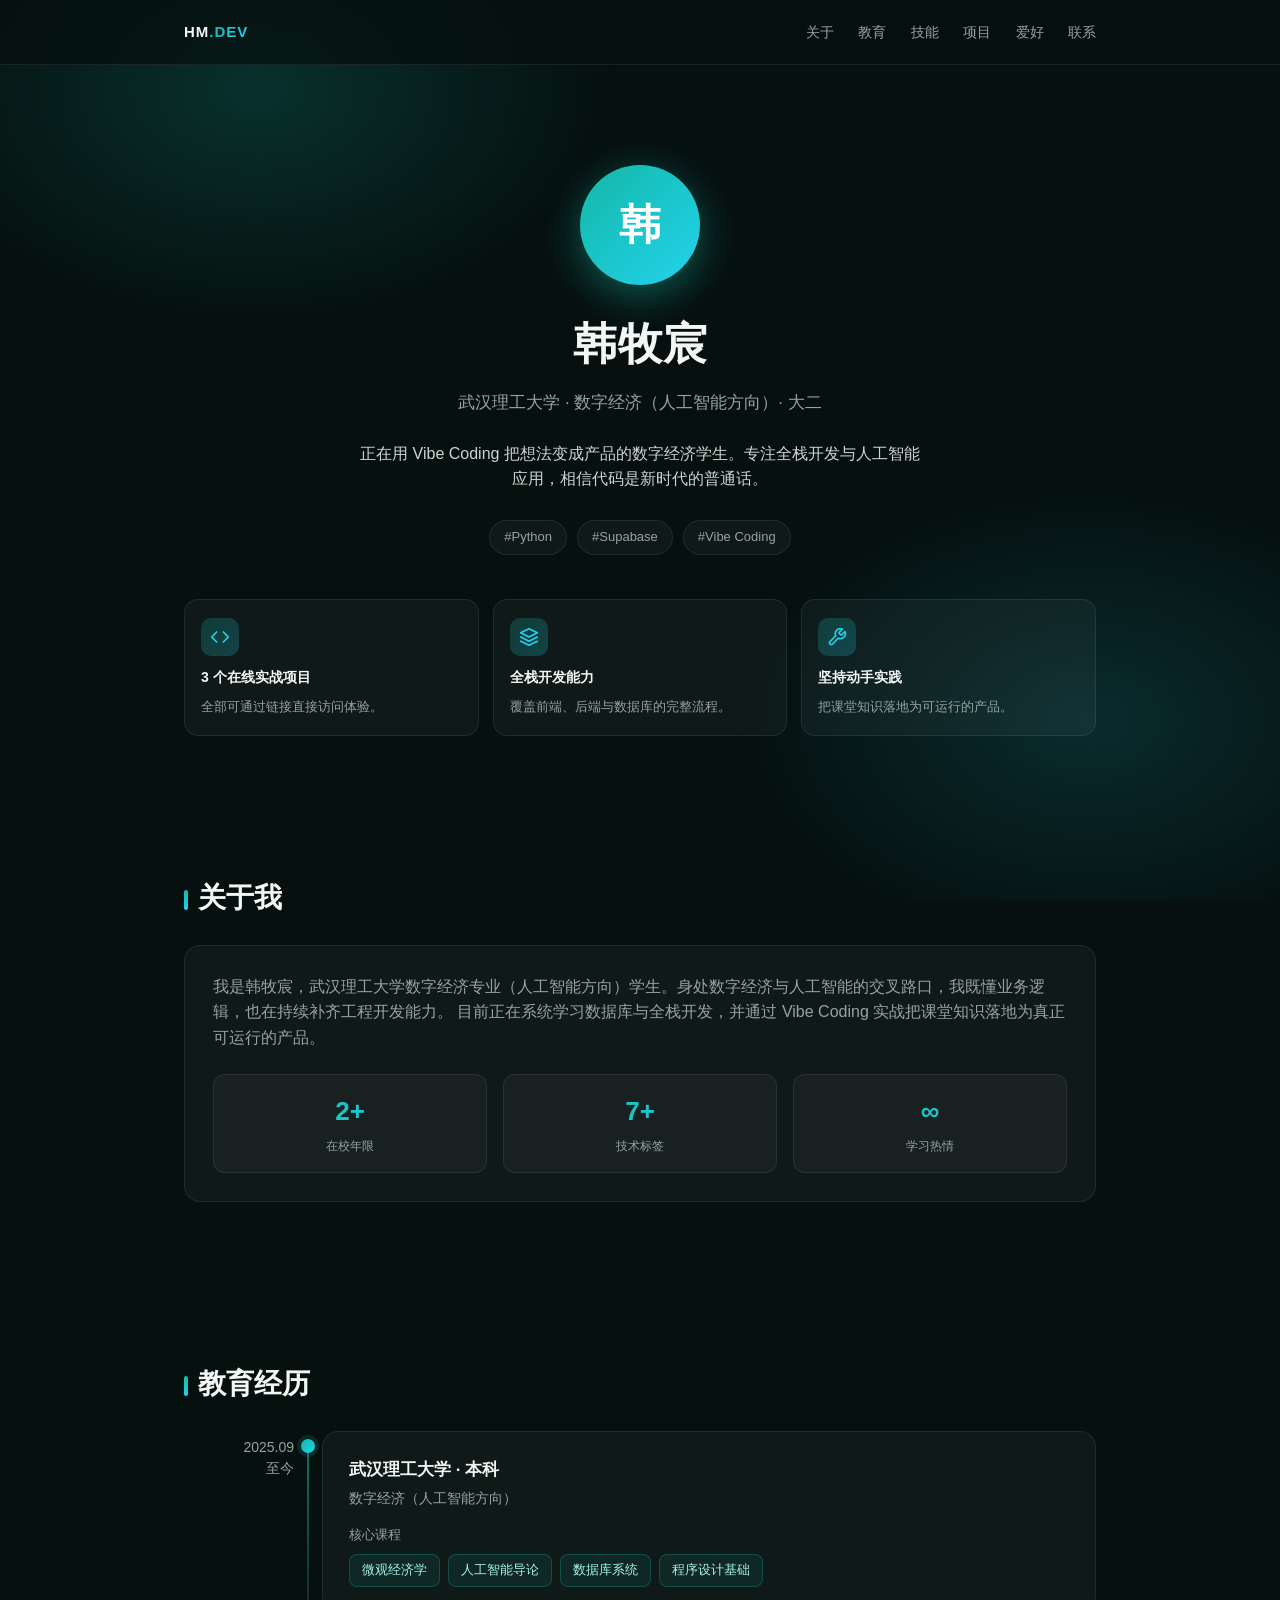
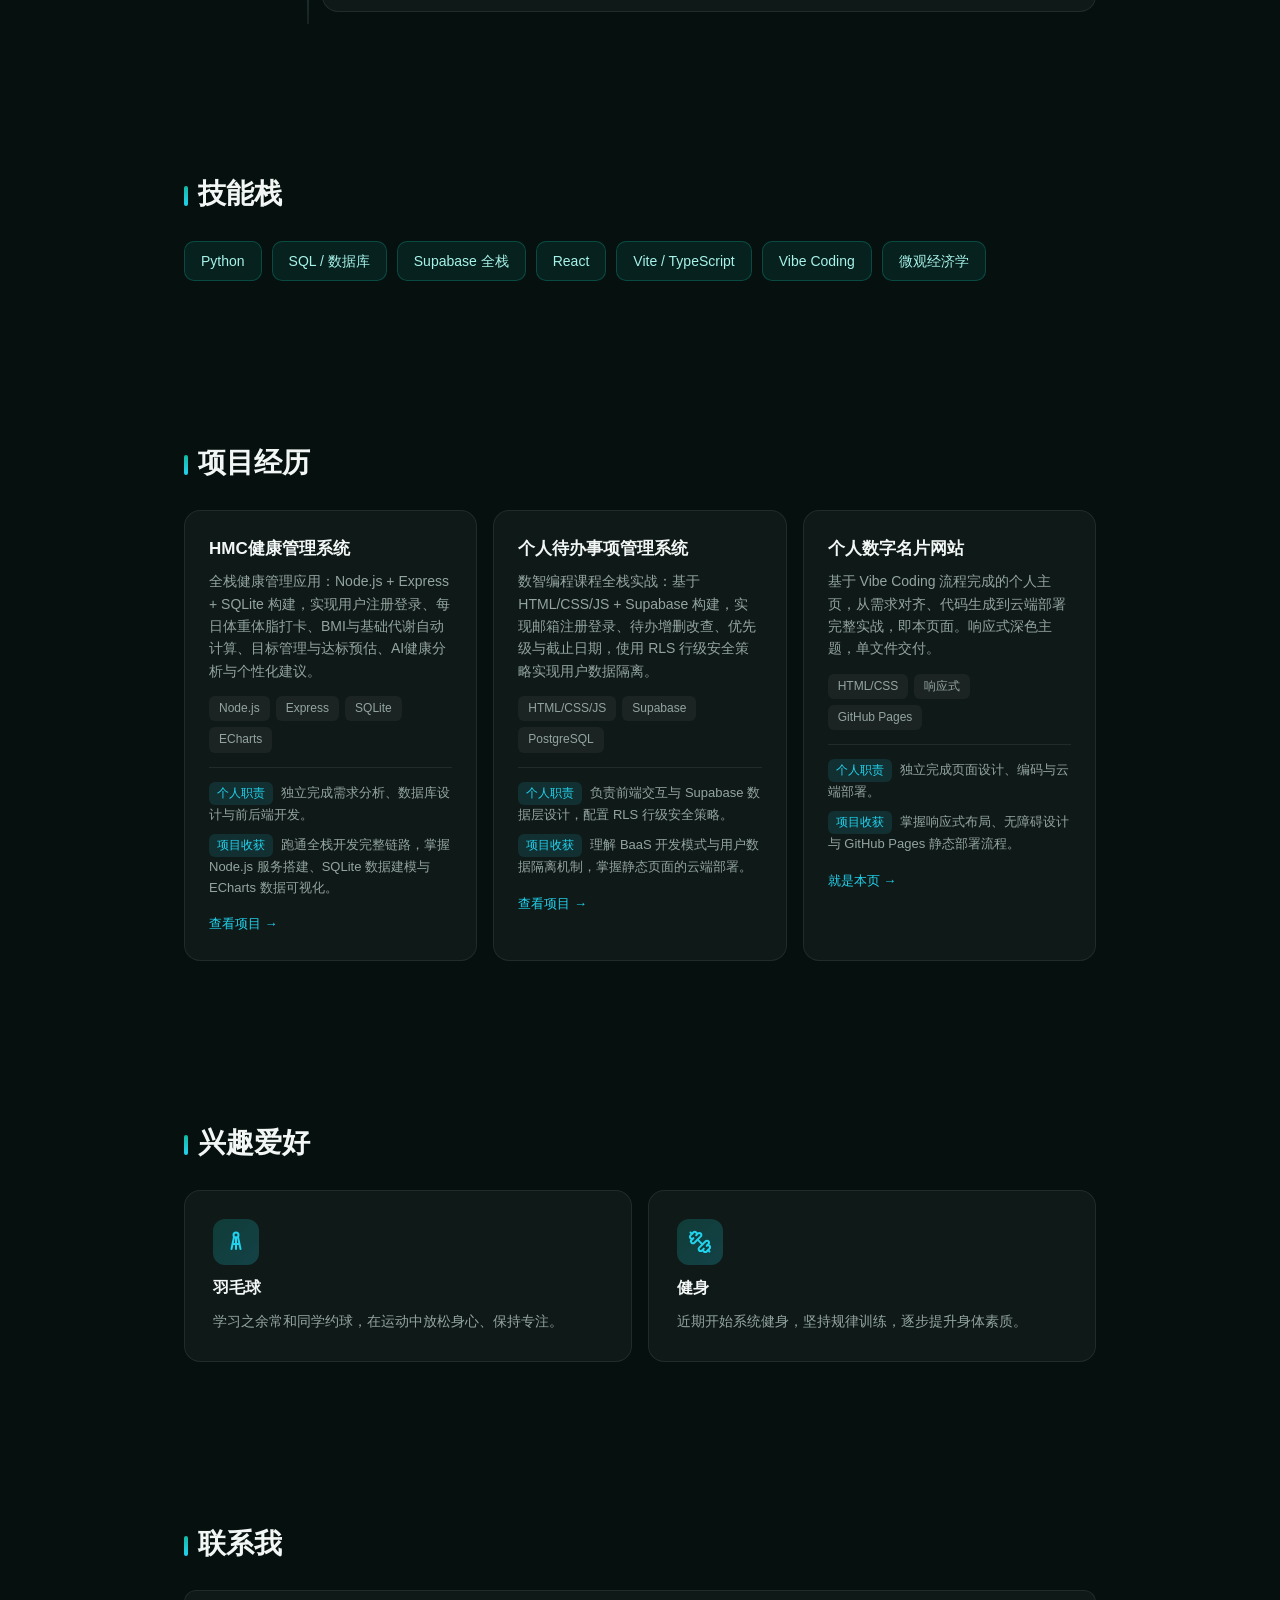
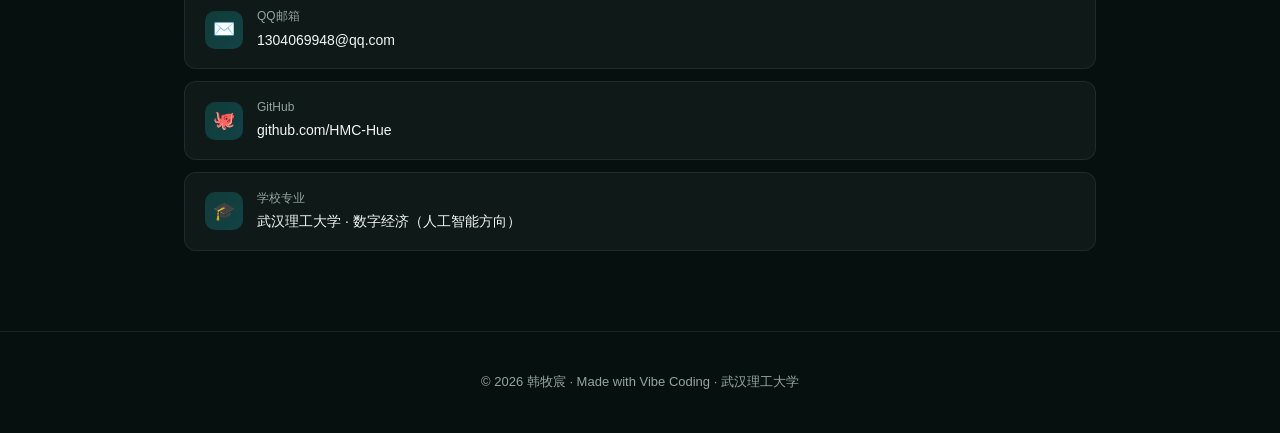
==== commit a624f436: "首页新增核心亮点条" ====
--- a/index.html
+++ b/index.html
@@ -214,6 +214,15 @@
   .role-line { font-size: 13px; color: var(--muted); line-height: 1.6; }
   .role-label { display: inline-block; font-size: 12px; color: var(--accent2); margin-right: 8px; padding: 2px 8px; border-radius: 6px; background: rgba(var(--accent2-rgb),0.12); white-space: nowrap; }
 
+  /* ===== 核心亮点 ===== */
+  .highlights { display: grid; grid-template-columns: repeat(3, 1fr); gap: 14px; margin-top: 44px; }
+  .hl-card { padding: 18px 16px; border-radius: 14px; background: var(--card); border: 1px solid var(--border); display: flex; flex-direction: column; gap: 10px; align-items: flex-start; transition: transform .3s var(--ease), border-color .3s, background .3s; }
+  .hl-card:hover { transform: translateY(-4px); border-color: rgba(var(--accent-rgb),0.4); background: rgba(255,255,255,0.055); }
+  .hl-icon { width: 38px; height: 38px; border-radius: 10px; display: flex; align-items: center; justify-content: center; color: var(--accent2); background: linear-gradient(135deg, rgba(var(--accent-rgb),0.22), rgba(var(--accent2-rgb),0.22)); }
+  .hl-icon svg { width: 20px; height: 20px; }
+  .hl-card strong { font-size: 14px; }
+  .hl-card p { font-size: 12.5px; color: var(--muted); line-height: 1.5; }
+
   /* ===== 新增板块响应式 ===== */
   @media (max-width: 640px) {
     .tl-item { grid-template-columns: 24px 1fr; }
@@ -221,6 +230,7 @@
     .tl-time-inline { display: block; color: var(--muted); font-size: 13px; margin-bottom: 8px; }
     .tl-axis { min-height: 0; }
     .hobby-grid { grid-template-columns: 1fr; }
+    .highlights { grid-template-columns: 1fr; gap: 10px; }
   }
 
   /* ===== 滚动渐入（渐进增强，无 JS 时内容正常显示）===== */
@@ -291,6 +301,29 @@
       <span class="badge">#Python</span>
       <span class="badge">#Supabase</span>
       <span class="badge">#Vibe Coding</span>
+    </div>
+    <div class="highlights">
+      <div class="hl-card">
+        <span class="hl-icon">
+          <svg viewBox="0 0 24 24" fill="none" stroke="currentColor" stroke-width="2" stroke-linecap="round" stroke-linejoin="round"><polyline points="16 18 22 12 16 6"/><polyline points="8 6 2 12 8 18"/></svg>
+        </span>
+        <strong>3 个在线实战项目</strong>
+        <p>全部可通过链接直接访问体验。</p>
+      </div>
+      <div class="hl-card">
+        <span class="hl-icon">
+          <svg viewBox="0 0 24 24" fill="none" stroke="currentColor" stroke-width="2" stroke-linecap="round" stroke-linejoin="round"><polygon points="12 2 2 7 12 12 22 7 12 2"/><polyline points="2 17 12 22 22 17"/><polyline points="2 12 12 17 22 12"/></svg>
+        </span>
+        <strong>全栈开发能力</strong>
+        <p>覆盖前端、后端与数据库的完整流程。</p>
+      </div>
+      <div class="hl-card">
+        <span class="hl-icon">
+          <svg viewBox="0 0 24 24" fill="none" stroke="currentColor" stroke-width="2" stroke-linecap="round" stroke-linejoin="round"><path d="M14.7 6.3a1 1 0 0 0 0 1.4l1.6 1.6a1 1 0 0 0 1.4 0l3.77-3.77a6 6 0 0 1-7.94 7.94l-6.91 6.91a2.12 2.12 0 0 1-3-3l6.91-6.91a6 6 0 0 1 7.94-7.94l-3.76 3.76z"/></svg>
+        </span>
+        <strong>坚持动手实践</strong>
+        <p>把课堂知识落地为可运行的产品。</p>
+      </div>
     </div>
   </div>
 </header>
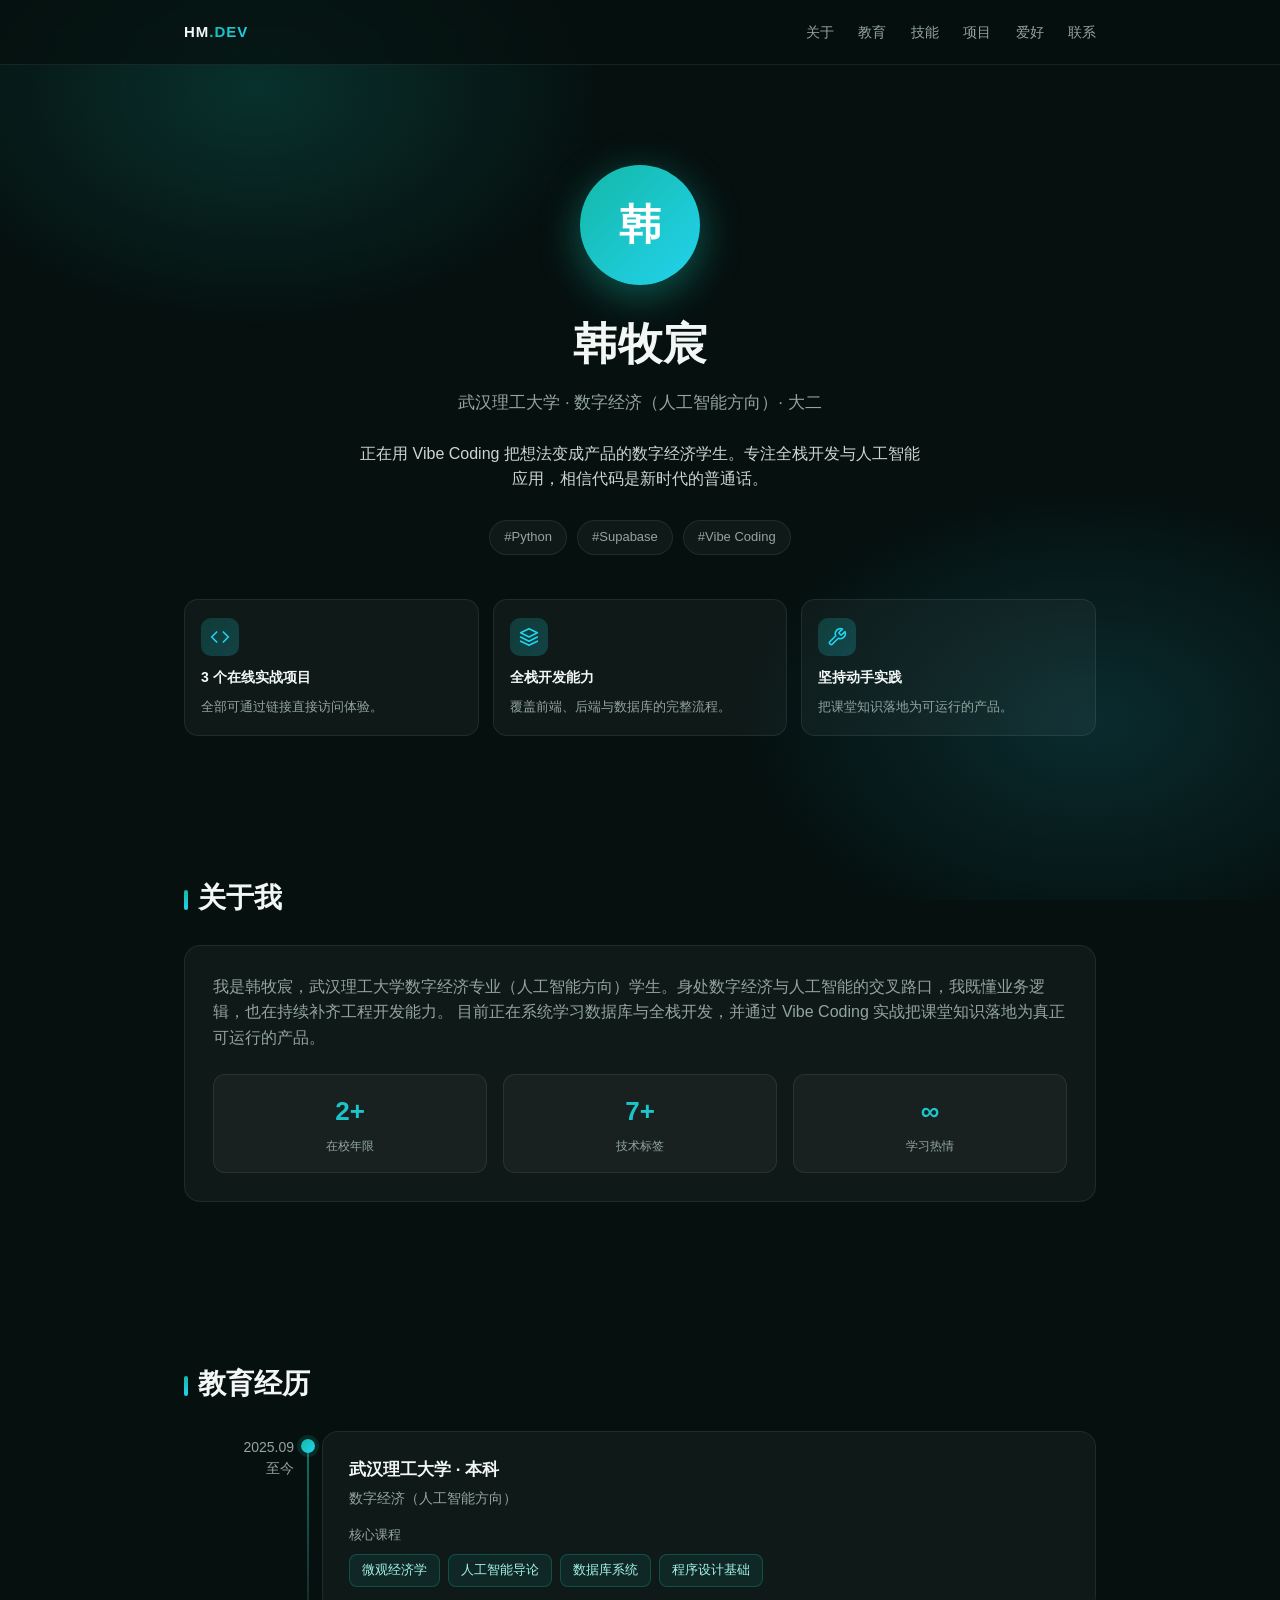
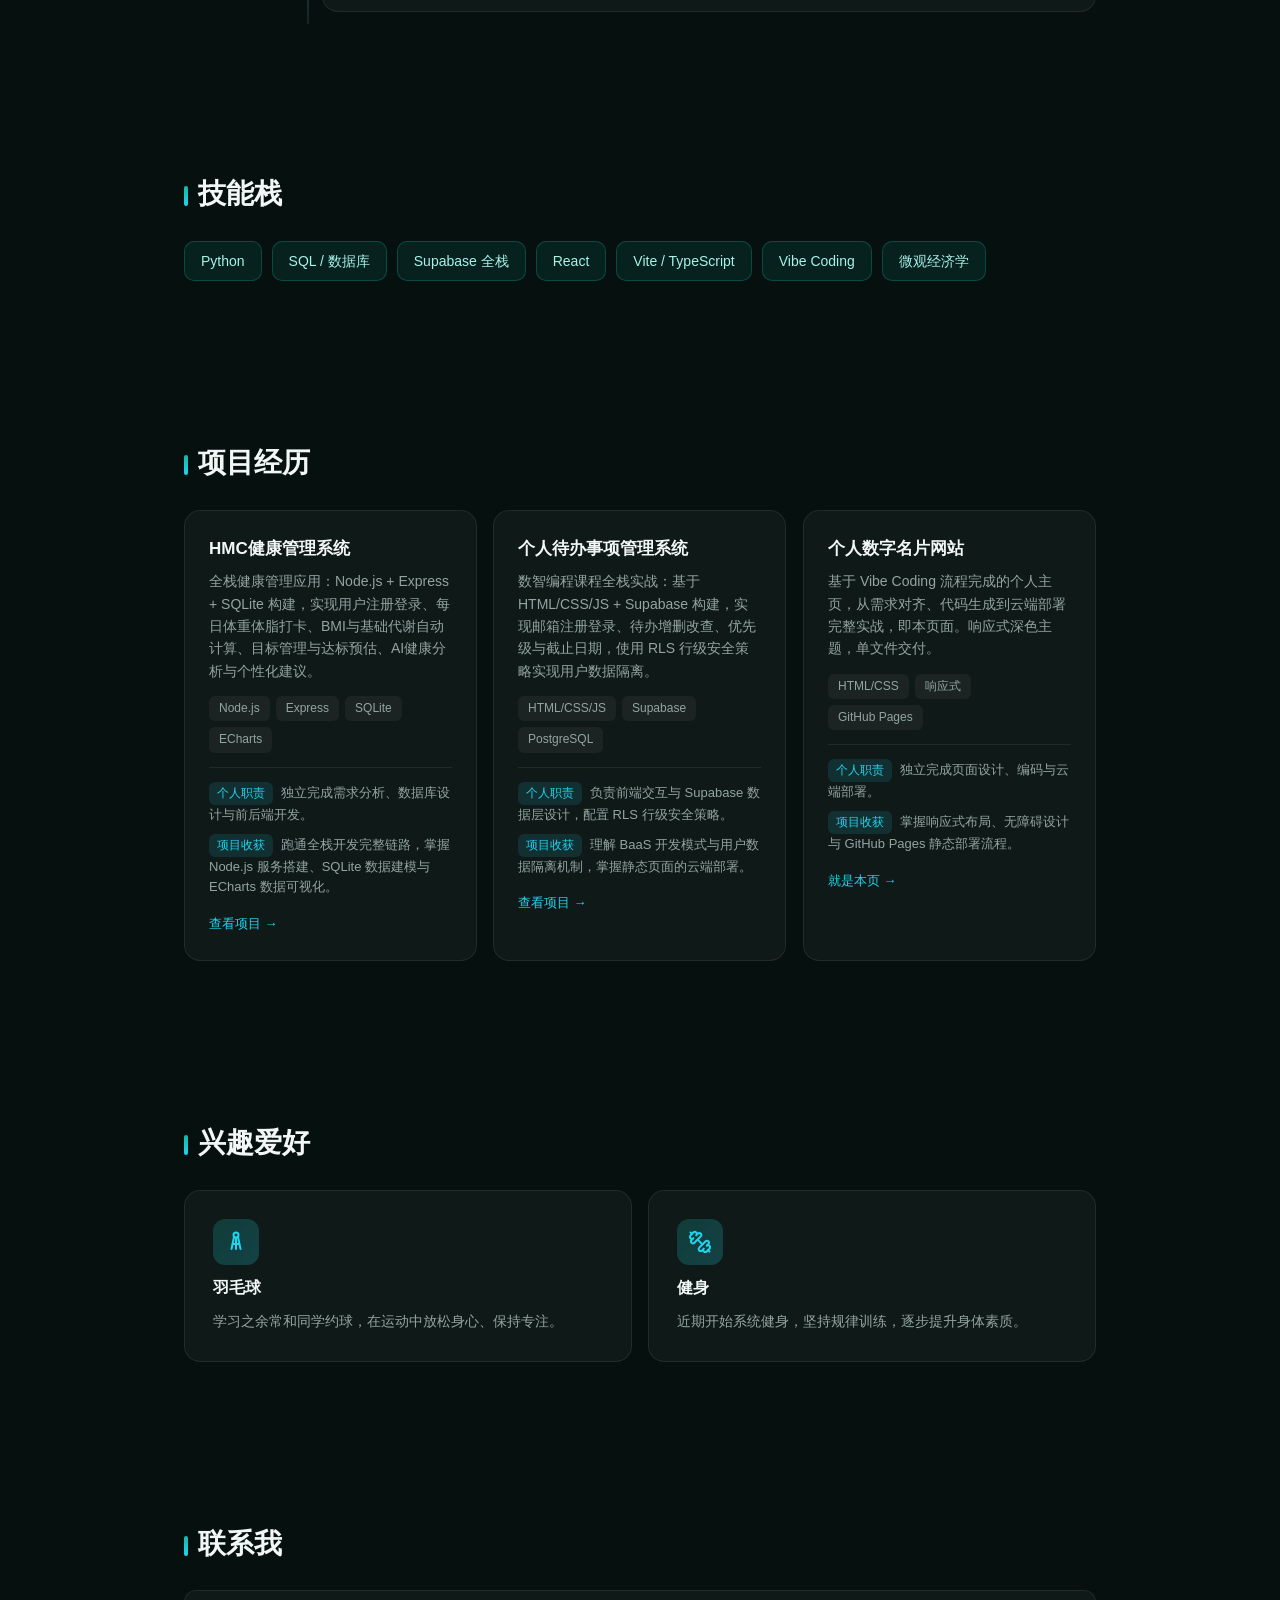
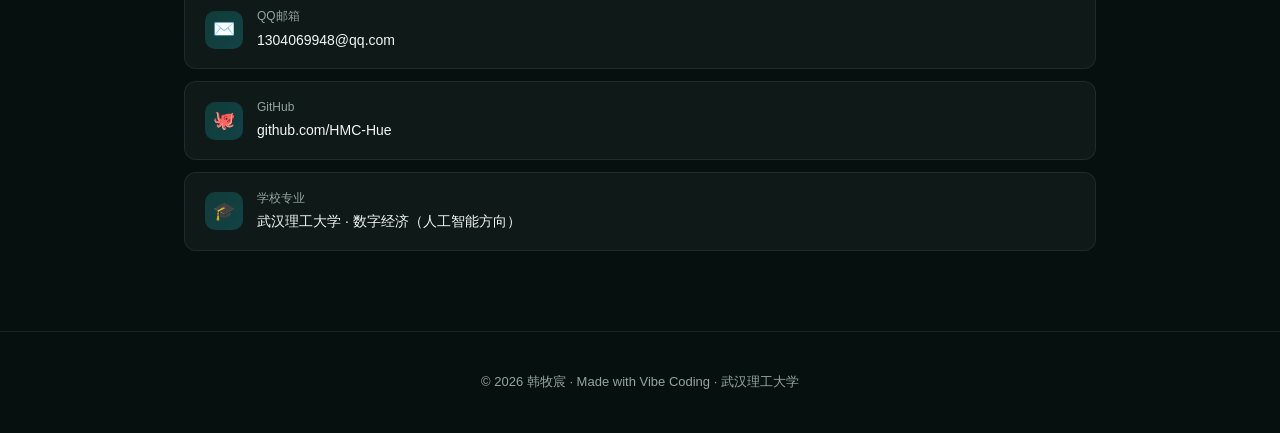
==== commit b0fb42c7: "新增鼠标跟随光晕与卡片3D倾斜动效" ====
--- a/index.html
+++ b/index.html
@@ -223,6 +223,22 @@
   .hl-card strong { font-size: 14px; }
   .hl-card p { font-size: 12.5px; color: var(--muted); line-height: 1.5; }
 
+  /* ===== 鼠标跟随光晕（仅鼠标设备、非减少动效时由 JS 启用）===== */
+  .hero { position: relative; overflow: hidden; }
+  .hero .container { position: relative; z-index: 1; }
+  .hero-cursor {
+    position: absolute; left: 50%; top: 30%;
+    width: 520px; height: 520px; border-radius: 50%;
+    pointer-events: none; z-index: 0;
+    background: radial-gradient(circle, rgba(var(--accent-rgb),0.16) 0%, rgba(var(--accent2-rgb),0.08) 40%, transparent 68%);
+    transform: translate(-50%, -50%);
+    opacity: 0; transition: opacity .45s ease; will-change: left, top;
+  }
+  .hero-cursor.on { opacity: 1; }
+
+  /* ===== 项目卡片 3D 倾斜（JS 控制）===== */
+  .project { transform-style: preserve-3d; will-change: transform; }
+
   /* ===== 新增板块响应式 ===== */
   @media (max-width: 640px) {
     .tl-item { grid-template-columns: 24px 1fr; }
@@ -231,6 +247,9 @@
     .tl-axis { min-height: 0; }
     .hobby-grid { grid-template-columns: 1fr; }
     .highlights { grid-template-columns: 1fr; gap: 10px; }
+    header .container { gap: 14px; }
+    .nav-links { gap: 14px; flex-wrap: wrap; justify-content: flex-end; }
+    .nav-links a { font-size: 13px; }
   }
 
   /* ===== 滚动渐入（渐进增强，无 JS 时内容正常显示）===== */
@@ -503,6 +522,59 @@
     }, { threshold: 0.12, rootMargin: '0px 0px -40px 0px' });
     els.forEach(function (el) { io.observe(el); });
   })();
+
+  // 鼠标跟随光晕 + 项目卡片 3D 倾斜：仅鼠标设备且未开启减少动效时启用
+  (function () {
+    var reduce = window.matchMedia('(prefers-reduced-motion: reduce)').matches;
+    var fine = window.matchMedia('(pointer: fine)').matches;
+    if (reduce || !fine) return;
+
+    // 首屏跟随光晕
+    var hero = document.querySelector('.hero');
+    var cursor = document.createElement('div');
+    cursor.className = 'hero-cursor';
+    hero.appendChild(cursor);
+    var glowTick = false;
+    hero.addEventListener('mousemove', function (e) {
+      var r = hero.getBoundingClientRect();
+      var gx = e.clientX - r.left;
+      var gy = e.clientY - r.top;
+      if (!glowTick) {
+        glowTick = true;
+        requestAnimationFrame(function () {
+          cursor.style.left = gx + 'px';
+          cursor.style.top = gy + 'px';
+          glowTick = false;
+        });
+      }
+      cursor.classList.add('on');
+    });
+    hero.addEventListener('mouseleave', function () { cursor.classList.remove('on'); });
+
+    // 项目卡片 3D 倾斜
+    document.querySelectorAll('.project').forEach(function (card) {
+      var tiltTick = false;
+      card.addEventListener('mousemove', function (e) {
+        var r = card.getBoundingClientRect();
+        var px = (e.clientX - r.left) / r.width;
+        var py = (e.clientY - r.top) / r.height;
+        var ry = (px - 0.5) * 10;
+        var rx = (0.5 - py) * 10;
+        if (!tiltTick) {
+          tiltTick = true;
+          requestAnimationFrame(function () {
+            card.style.transition = 'none';
+            card.style.transform = 'perspective(800px) rotateX(' + rx.toFixed(2) + 'deg) rotateY(' + ry.toFixed(2) + 'deg)';
+            tiltTick = false;
+          });
+        }
+      });
+      card.addEventListener('mouseleave', function () {
+        card.style.transition = '';
+        card.style.transform = '';
+      });
+    });
+  })();
 </script>
 
 </body>
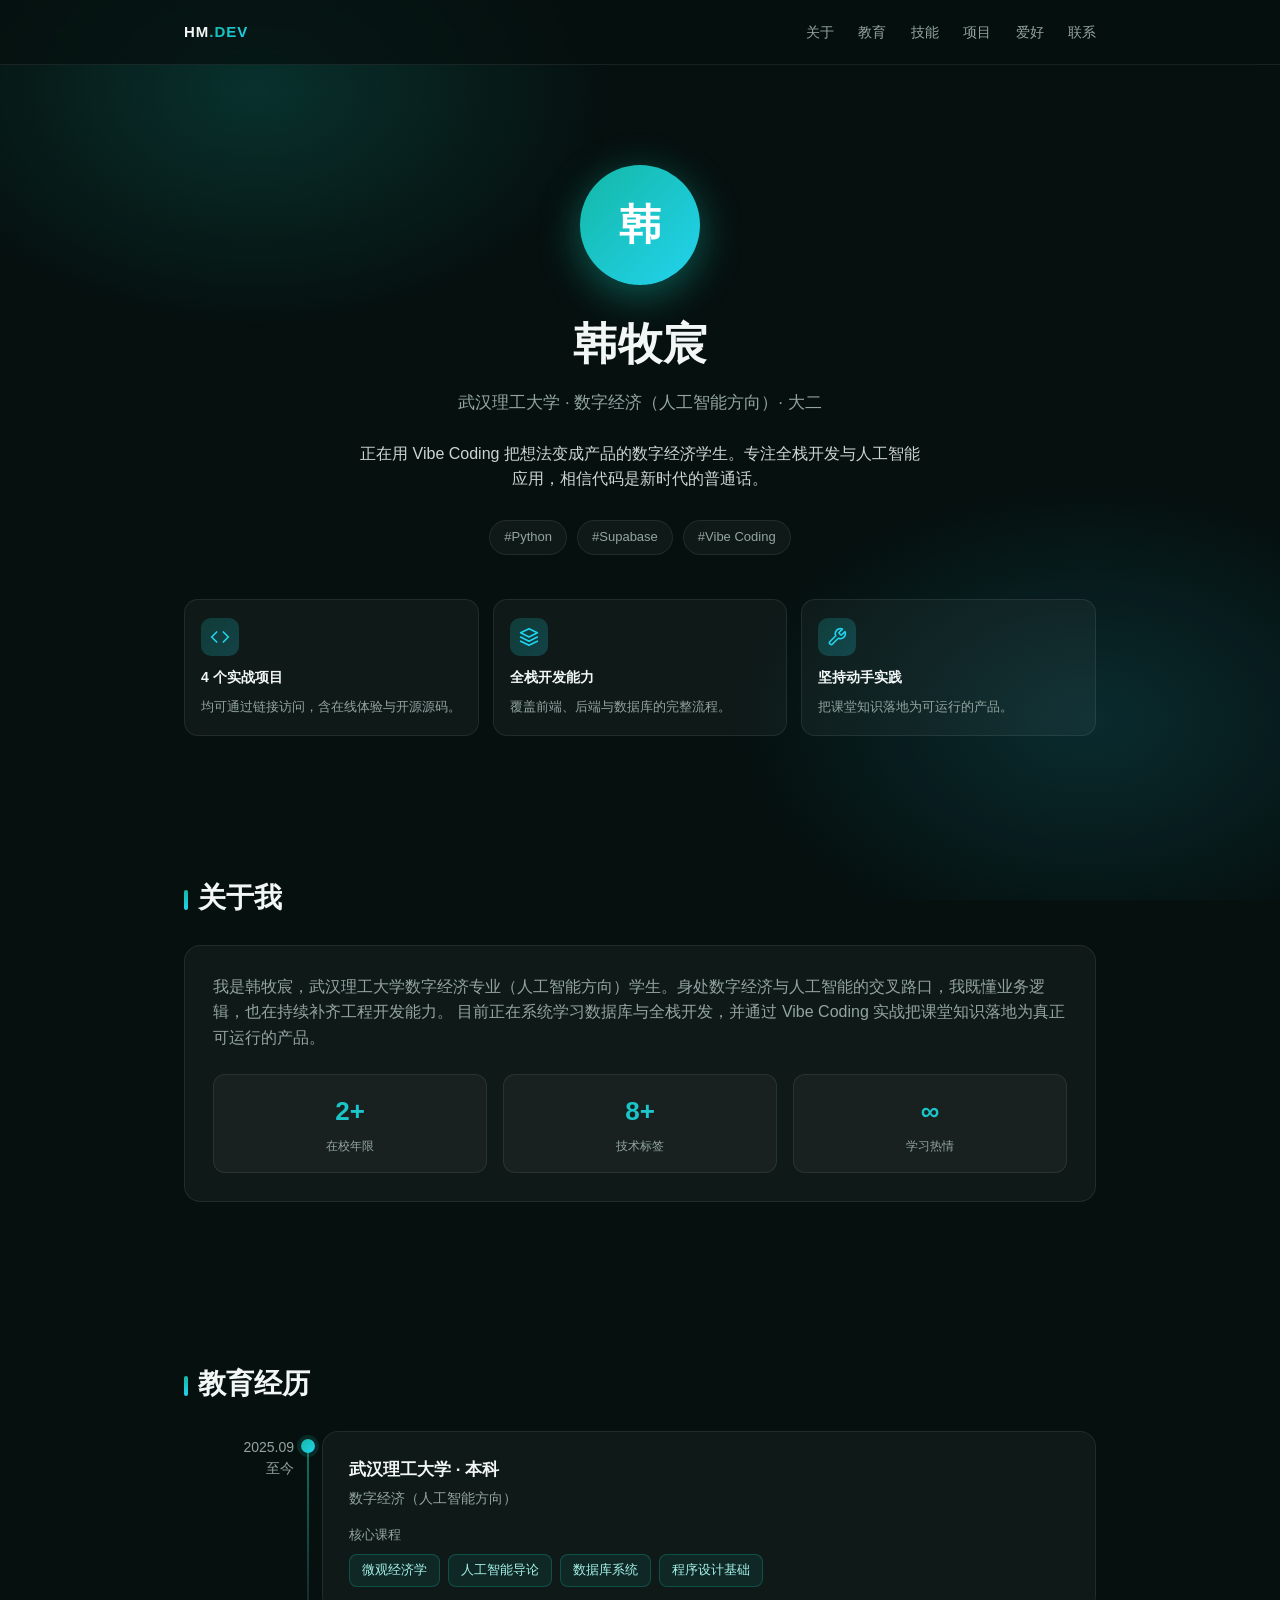
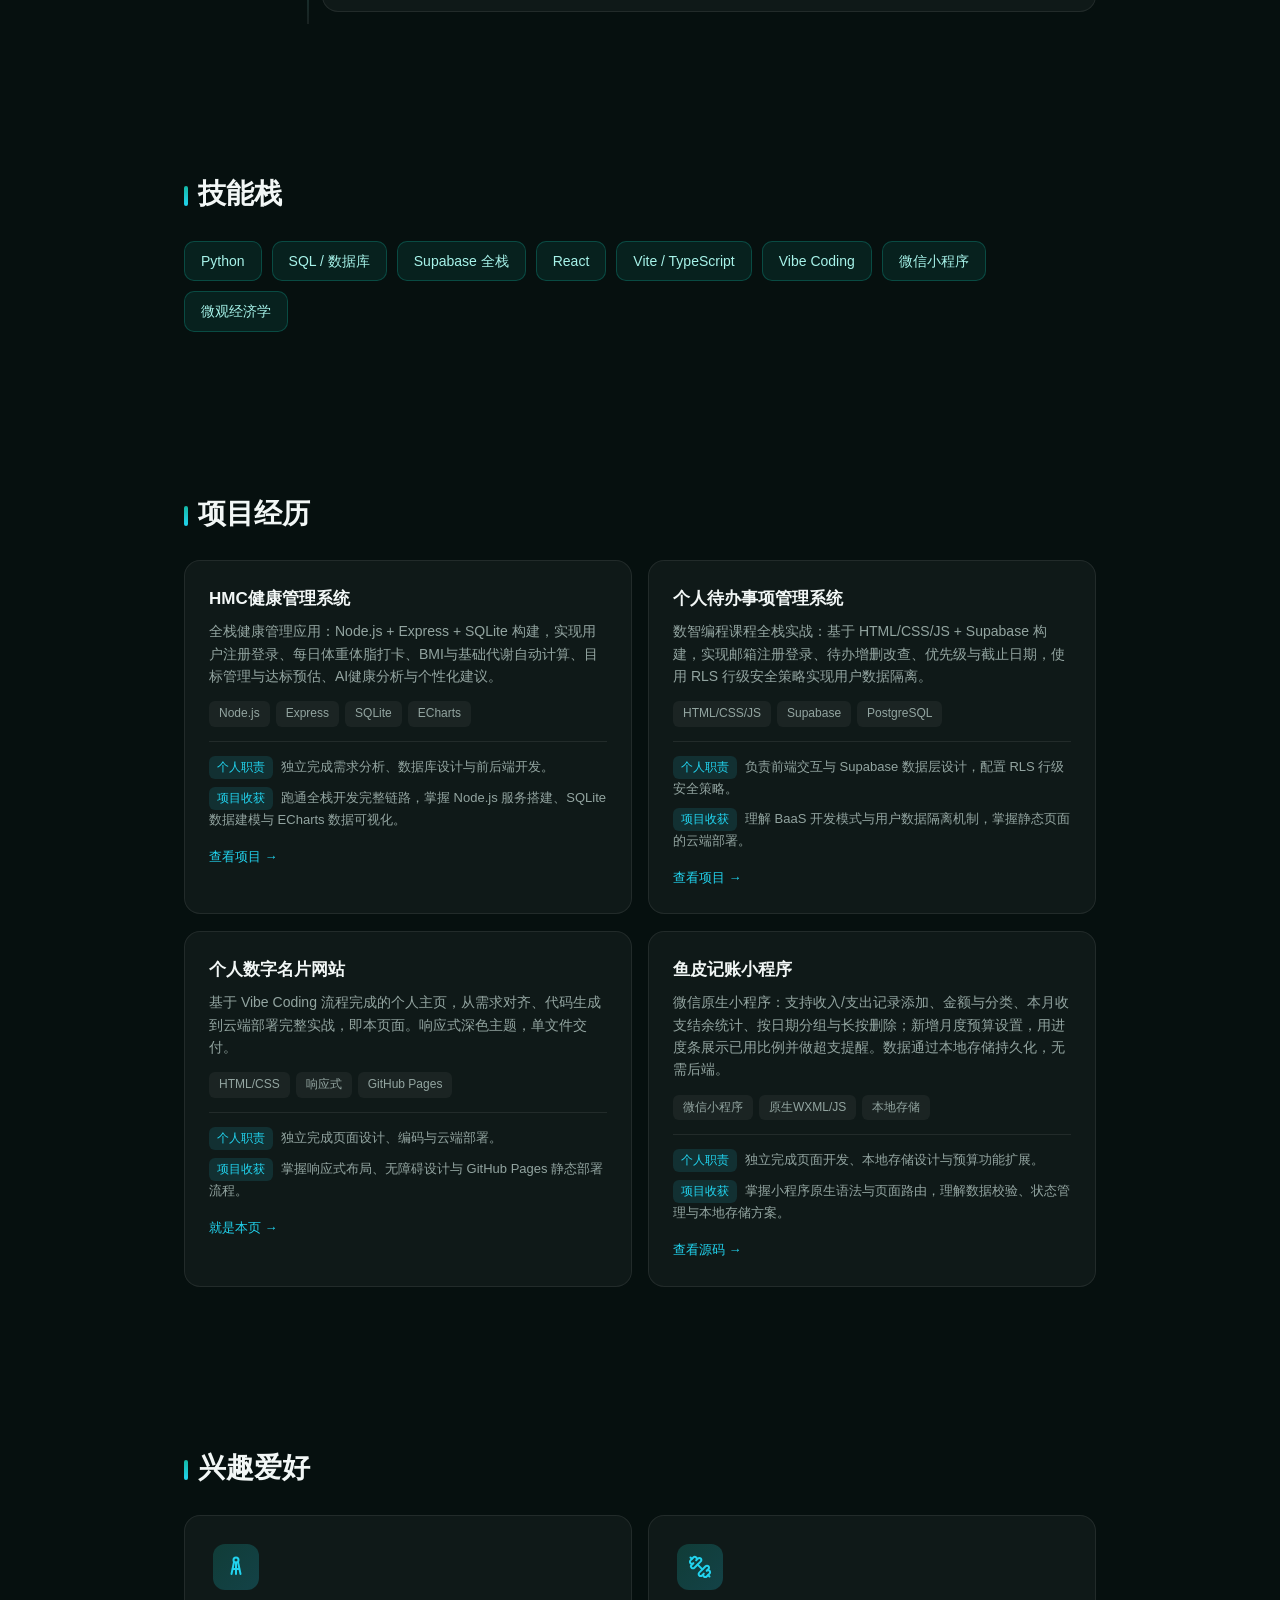
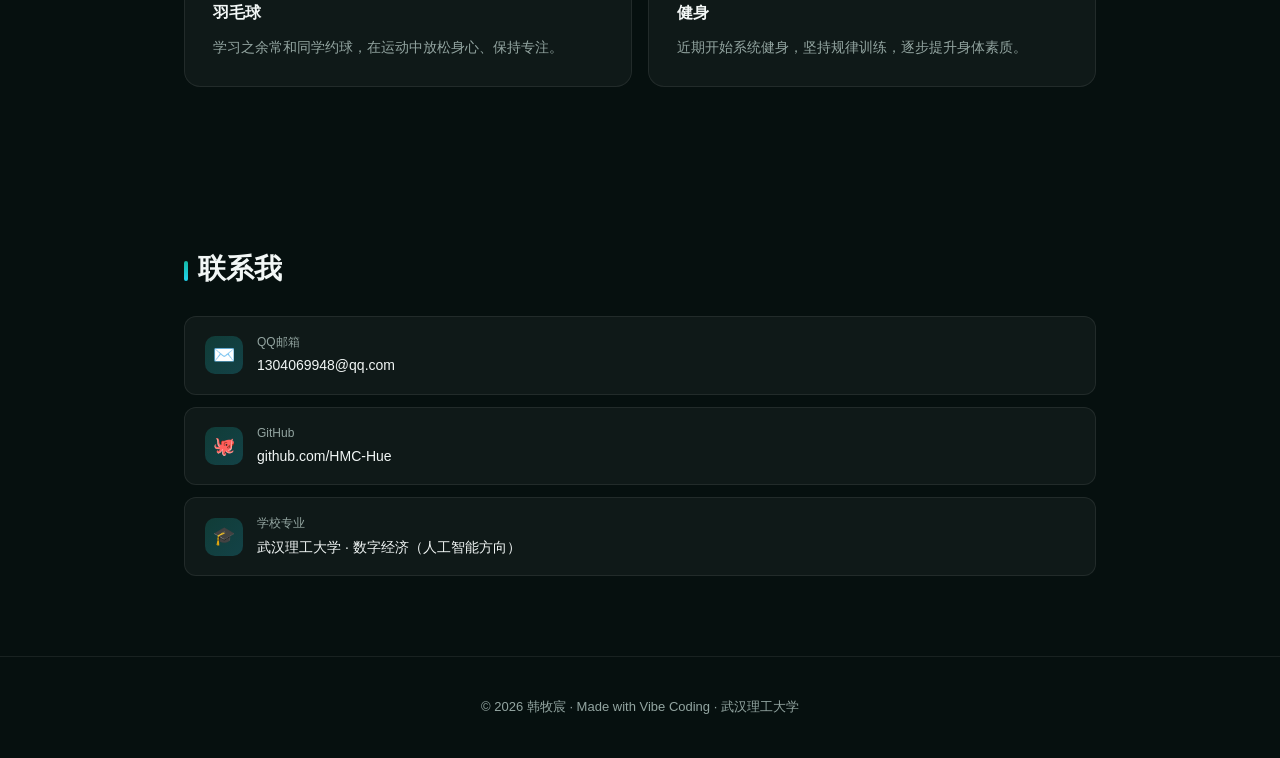
==== commit 165545e4: "新增记账小程序项目卡片与微信小程序技能，项目布局改为2列" ====
--- a/index.html
+++ b/index.html
@@ -132,7 +132,7 @@
     box-shadow: 0 8px 22px rgba(var(--accent-rgb),0.28);
   }
 
-  .projects { display: grid; grid-template-columns: repeat(3, 1fr); gap: 16px; }
+  .projects { display: grid; grid-template-columns: repeat(2, 1fr); gap: 16px; }
   .project {
     position: relative; overflow: hidden;
     background: var(--card); border: 1px solid var(--border);
@@ -326,8 +326,8 @@
         <span class="hl-icon">
           <svg viewBox="0 0 24 24" fill="none" stroke="currentColor" stroke-width="2" stroke-linecap="round" stroke-linejoin="round"><polyline points="16 18 22 12 16 6"/><polyline points="8 6 2 12 8 18"/></svg>
         </span>
-        <strong>3 个在线实战项目</strong>
-        <p>全部可通过链接直接访问体验。</p>
+        <strong>4 个实战项目</strong>
+        <p>均可通过链接访问，含在线体验与开源源码。</p>
       </div>
       <div class="hl-card">
         <span class="hl-icon">
@@ -357,7 +357,7 @@
       </p>
       <div class="stats">
         <div class="stat"><div class="num">2+</div><div class="label">在校年限</div></div>
-        <div class="stat"><div class="num">7+</div><div class="label">技术标签</div></div>
+        <div class="stat"><div class="num">8+</div><div class="label">技术标签</div></div>
         <div class="stat"><div class="num">∞</div><div class="label">学习热情</div></div>
       </div>
     </div>
@@ -401,6 +401,7 @@
       <div class="skill">React</div>
       <div class="skill">Vite / TypeScript</div>
       <div class="skill">Vibe Coding</div>
+      <div class="skill">微信小程序</div>
       <div class="skill">微观经济学</div>
     </div>
   </div>
@@ -439,6 +440,16 @@
           <div class="role-line"><span class="role-label">项目收获</span>掌握响应式布局、无障碍设计与 GitHub Pages 静态部署流程。</div>
         </div>
         <a href="#top" class="project-link">就是本页 →</a>
+      </div>
+      <div class="project">
+        <h3>鱼皮记账小程序</h3>
+        <p>微信原生小程序：支持收入/支出记录添加、金额与分类、本月收支结余统计、按日期分组与长按删除；新增月度预算设置，用进度条展示已用比例并做超支提醒。数据通过本地存储持久化，无需后端。</p>
+        <div class="tags"><span>微信小程序</span><span>原生WXML/JS</span><span>本地存储</span></div>
+        <div class="role-block">
+          <div class="role-line"><span class="role-label">个人职责</span>独立完成页面开发、本地存储设计与预算功能扩展。</div>
+          <div class="role-line"><span class="role-label">项目收获</span>掌握小程序原生语法与页面路由，理解数据校验、状态管理与本地存储方案。</div>
+        </div>
+        <a href="https://github.com/HMC-Hue/accounting-miniprogram" target="_blank" rel="noopener noreferrer" class="project-link">查看源码 →</a>
       </div>
     </div>
   </div>
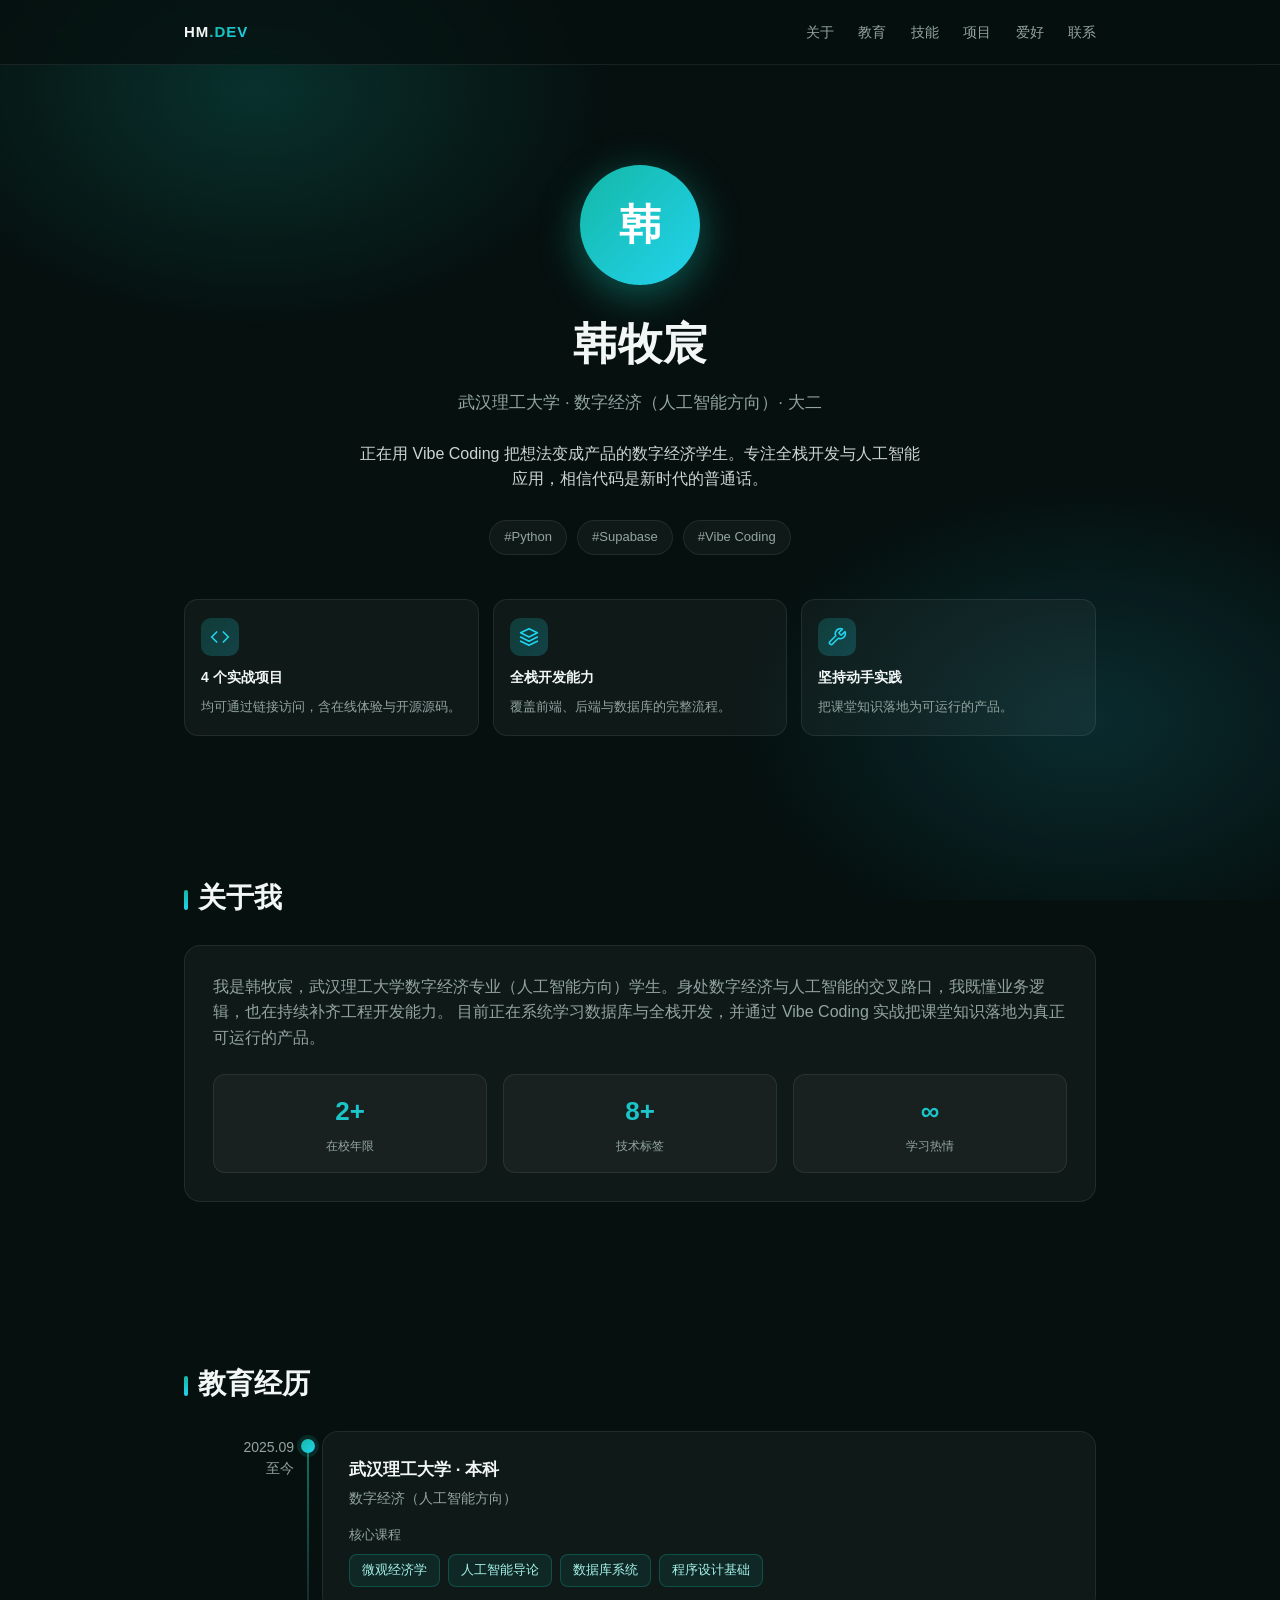
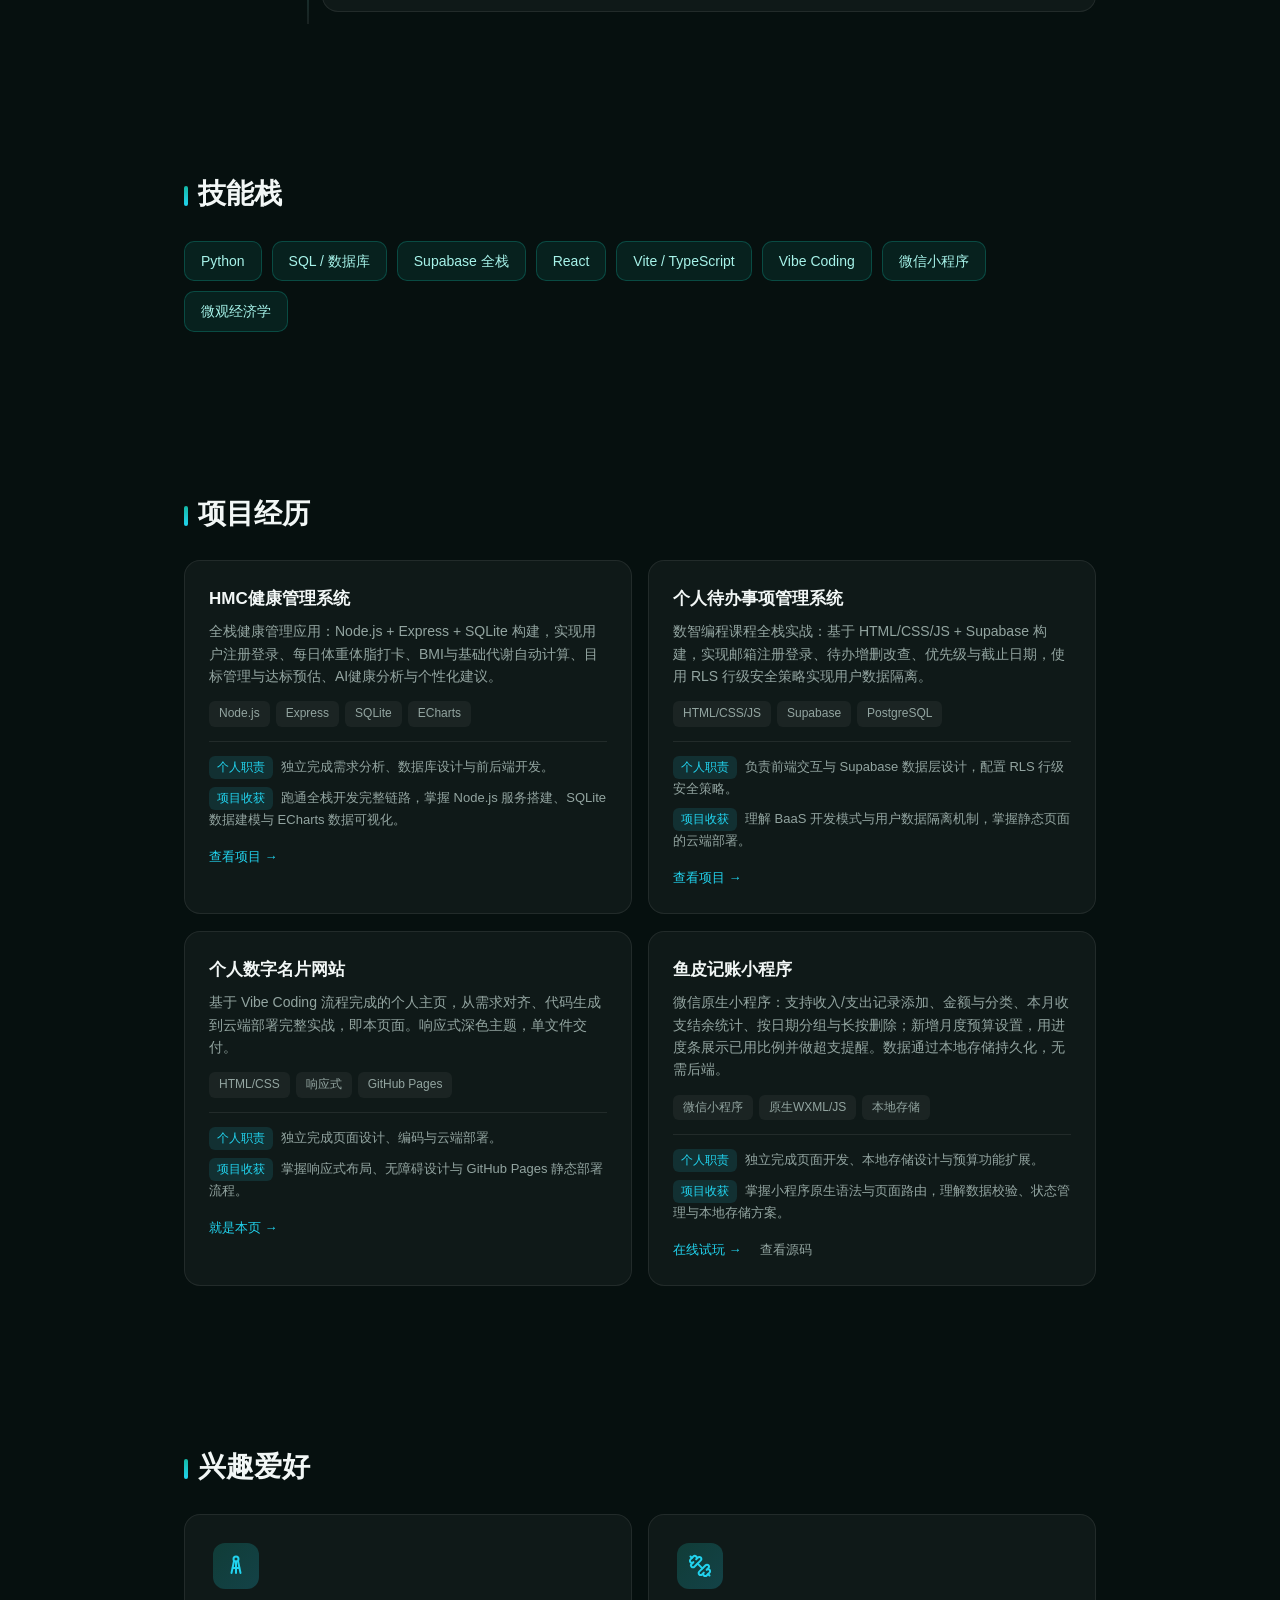
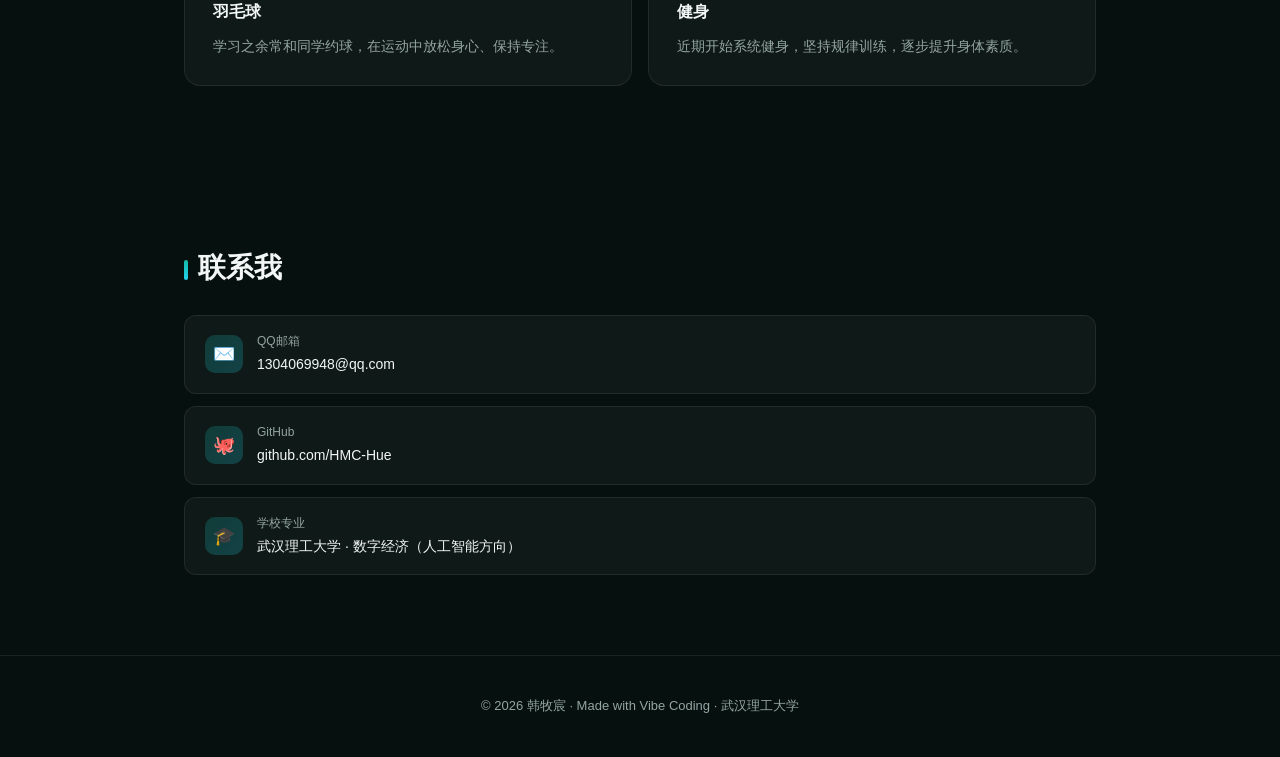
==== commit aabdfaae: "记账卡片升级为可在线试玩H5，新增accounting子站并保留源码入口" ====
--- a/index.html
+++ b/index.html
@@ -158,6 +158,9 @@
   .project .tags span { font-size: 12px; color: var(--muted); padding: 3px 10px; border-radius: 6px; background: rgba(255,255,255,0.05); }
   .project-link { display: inline-block; margin-top: 16px; font-size: 13px; color: var(--accent2); text-decoration: none; transition: opacity .2s; }
   .project-link:hover { opacity: .8; text-decoration: underline; }
+  .project-link-row { display: flex; gap: 18px; align-items: center; margin-top: 16px; flex-wrap: wrap; }
+  .project-link-row .project-link { margin-top: 0; }
+  .project-link-ghost { color: var(--muted); }
 
   .contact-list { display: flex; flex-direction: column; gap: 12px; }
   .contact-item {
@@ -449,7 +452,10 @@
           <div class="role-line"><span class="role-label">个人职责</span>独立完成页面开发、本地存储设计与预算功能扩展。</div>
           <div class="role-line"><span class="role-label">项目收获</span>掌握小程序原生语法与页面路由，理解数据校验、状态管理与本地存储方案。</div>
         </div>
-        <a href="https://github.com/HMC-Hue/accounting-miniprogram" target="_blank" rel="noopener noreferrer" class="project-link">查看源码 →</a>
+        <div class="project-link-row">
+          <a href="accounting/index.html" class="project-link">在线试玩 →</a>
+          <a href="https://github.com/HMC-Hue/accounting-miniprogram" target="_blank" rel="noopener noreferrer" class="project-link project-link-ghost">查看源码</a>
+        </div>
       </div>
     </div>
   </div>
